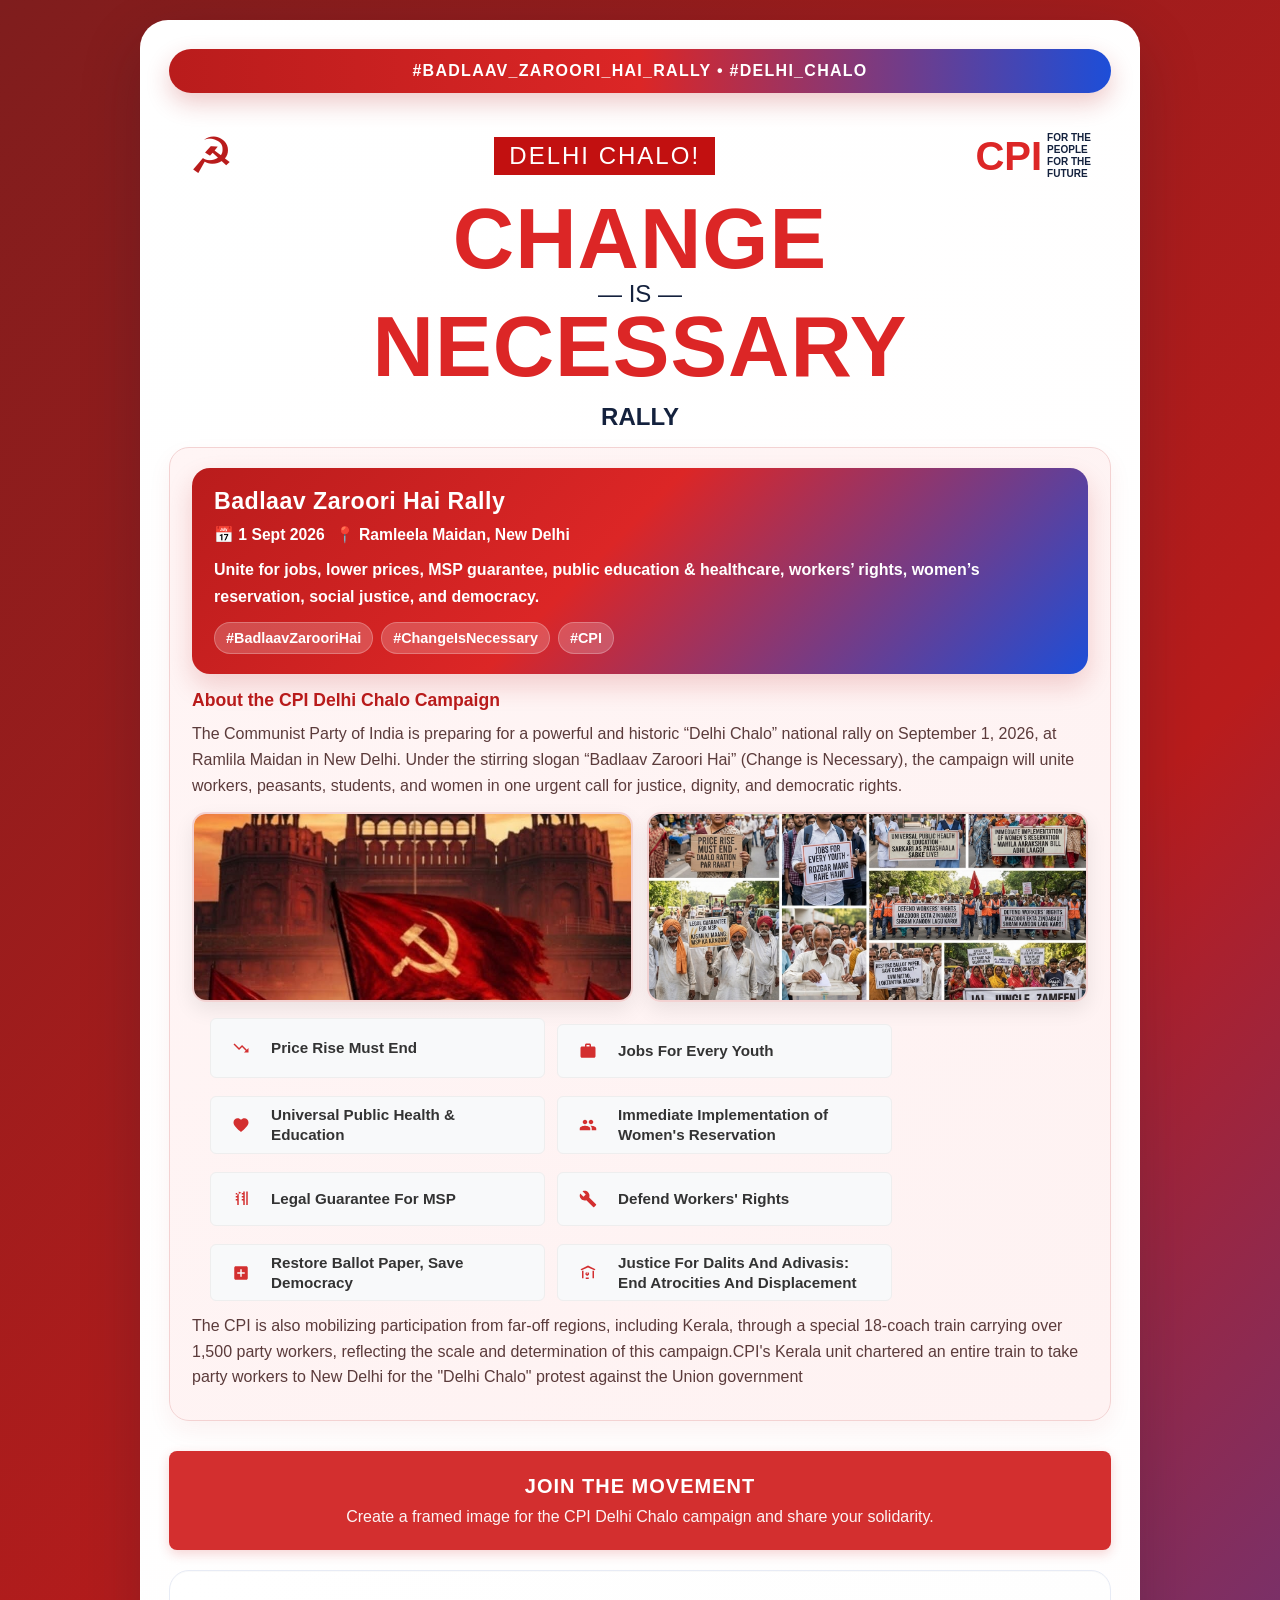
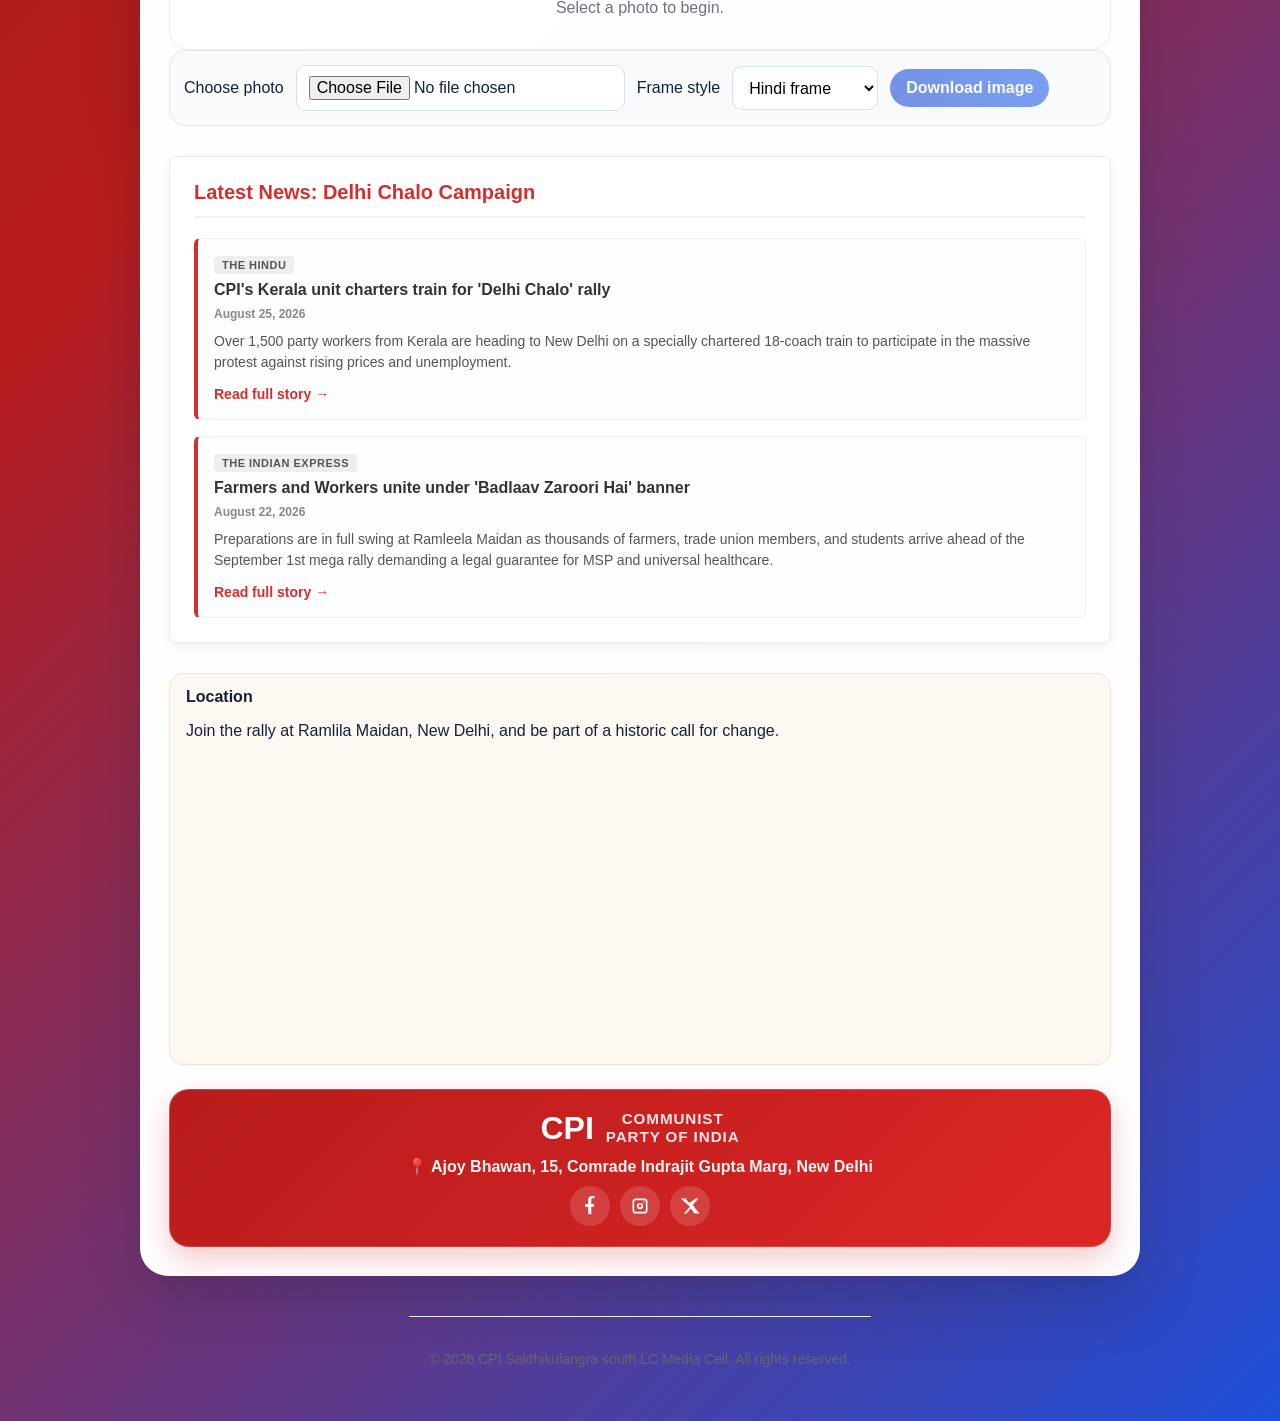
==== index.html @ 0df6b0fc "Add files via upload first commit with all base files" ====
<!DOCTYPE html>
<html lang="en">
<head>
    <meta charset="UTF-8">
    <meta name="viewport" content="width=device-width, initial-scale=1.0">
    <title>Delhi Chalo | CPI Campaign</title>
    <style>
        :root {
            color-scheme: light;
            font-family: "Segoe UI", Tahoma, Geneva, Verdana, sans-serif;
        }

        * { box-sizing: border-box; }

        body {
            margin: 0;
            min-height: 100vh;
            display: grid;
            place-items: center;
            background: linear-gradient(135deg, #7f1d1d 0%, #b91c1c 45%, #1d4ed8 100%);
            color: #14213d;
            padding: 20px;
        }

        .app {
            width: min(100%, 1000px);
            background: linear-gradient(135deg, #ffffff 0%, #fffdfd 100%);
            border-radius: 28px;
            box-shadow: 0 24px 60px rgba(15, 23, 42, 0.22);
            padding: 28px;
            border: 1px solid rgba(255, 255, 255, 0.75);
        }

        .banner {
            margin-bottom: 18px;
            padding: 13px 16px;
            border-radius: 999px;
            background: linear-gradient(90deg, #b91c1c 0%, #dc2626 50%, #1d4ed8 100%);
            color: white;
            text-align: center;
            font-weight: 700;
            letter-spacing: 0.08em;
            text-transform: uppercase;
            box-shadow: 0 10px 24px rgba(185, 28, 28, 0.24);
        }

        h1 {
            margin: 0 0 8px;
            font-size: clamp(2rem, 3.4vw, 2.7rem);
            color: #111827;
        }

        .subtitle {
            margin: 0 0 20px;
            color: #5f6c85;
            font-size: 1rem;
        }

        .controls {
            display: flex;
            flex-wrap: wrap;
            gap: 12px;
            align-items: center;
            margin-bottom: 24px;
            padding: 14px;
            border-radius: 16px;
            background: #f9fafb;
            border: 1px solid #e5e7eb;
        }

        .controls label,
        .controls select,
        .controls button,
        .controls input {
            font: inherit;
        }

        .controls select,
        .controls input {
            padding: 10px 12px;
            border: 1px solid #d8e0f0;
            border-radius: 10px;
            background: #ffffff;
            min-height: 44px;
        }

        .controls button {
            border: none;
            padding: 10px 16px;
            border-radius: 999px;
            background: linear-gradient(90deg, #1d4ed8 0%, #2563eb 100%);
            color: white;
            cursor: pointer;
            transition: transform 180ms ease, box-shadow 180ms ease;
            font-weight: 600;
        }

        .controls button:hover {
            transform: translateY(-1px);
            box-shadow: 0 8px 16px rgba(37, 99, 235, 0.2);
        }

        .controls button:disabled {
            opacity: 0.6;
            cursor: not-allowed;
            box-shadow: none;
            transform: none;
        }
        .header {
    display: flex;
    justify-content: space-between;
    align-items: center;
    padding: 20px;
  }
  .logo {
    font-size: 50px;
    line-height: 1;
    color: #b91c1c;
  }
  .delhi-chalo {
    background-color: #c21010;
    color: white;
    padding: 5px 15px;
    font-size: 24px;
    letter-spacing: 2px;
  }
  .cpi-header {
    display: flex;
    align-items: center;
    gap: 5px;
  }
  .cpi-header h2 {
    font-size: 40px;
    margin: 0;
    line-height: 1;
    color: #dc2626;
    animation: cpiPulse 2.5s ease-in-out infinite;
  }
  .cpi-header p {
    font-family: Arial, sans-serif;
    font-size: 10px;
    font-weight: bold;
    margin: 0;
    line-height: 1.2;
    text-align: left;
  }
  .main-title {
    text-align: center;
    line-height: 0.9;
    margin-bottom: 20px;
    cursor: pointer;
    transition: transform 300ms ease;
  }

  .main-title:hover {
    transform: scale(1.08);
  }

  .main-title h1 {
    font-size: 85px;
    margin: 0;
    letter-spacing: 1px;
    color: #dc2626;
    font-weight: 900;
  }
  .is-text {
    font-size: 24px;
    display: block;
    margin: 5px 0;
  }

        .preview-card {
            border: 1px solid #e7ebf5;
            border-radius: 20px;
            padding: 16px;
            background: linear-gradient(135deg, #ffffff 0%, #fefefe 100%);
            box-shadow: inset 0 1px 0 rgba(0,0,0,0.02);
        }

        #canvas {
            display: none;
            width: 100%;
            max-width: 720px;
            height: auto;
            margin: 0 auto;
            border-radius: 14px;
            background: #fff;
        }

        .helper-text {
            margin-top: 12px;
            color: #6b7280;
            text-align: center;
        }

        .campaign-card {
            margin: 20px 0 24px;
            padding: 20px 22px;
            border-radius: 20px;
            background: linear-gradient(135deg, #fff5f5 0%, #fef2f2 100%);
            border: 1px solid #f3d2d2;
            box-shadow: 0 10px 25px rgba(185, 28, 28, 0.06);
        }

        .campaign-card h2 {
            margin: 0 0 10px;
            font-size: 1.1rem;
            color: #b91c1c;
        }

        .campaign-card p {
            margin: 0 0 10px;
            color: #5b3b3b;
            line-height: 1.6;
        }

        .campaign-card ul {
            margin: 0;
            padding-left: 18px;
            color: #5b3b3b;
        }

        .campaign-card li + li {
            margin-top: 6px;
        }

        .details-grid {
            display: grid;
            grid-template-columns: repeat(2, minmax(0, 1fr));
            gap: 14px;
            margin-top: 12px;
        }

        .rally-header {
            margin: 0 0 16px;
            padding: 20px 22px;
            border-radius: 18px;
            background: linear-gradient(135deg, #b91c1c 0%, #dc2626 45%, #1d4ed8 100%);
            color: #ffffff;
            box-shadow: 0 12px 26px rgba(185, 28, 28, 0.18);
            position: relative;
            overflow: hidden;
            animation: rallyPulse 3s ease-in-out infinite;
        }

        .rally-header::before {
            content: "";
            position: absolute;
            inset: 0;
            background: linear-gradient(90deg, transparent, rgba(255,255,255,0.22), transparent);
            transform: translateX(-100%);
            animation: rallyShine 2.6s linear infinite;
        }

        .rally-header h2 {
            margin: 0 0 10px;
            font-size: 1.45rem;
            letter-spacing: 0.02em;
            font-weight: 800;
            color: #ffffff;
        }

        .rally-header p {
            margin: 10px 0 0;
            color: #ffffff;
            line-height: 1.7;
            font-size: 1rem;
            font-weight: 700;
        }

        .rally-meta {
            display: flex;
            flex-wrap: wrap;
            gap: 10px;
            margin: 10px 0 12px;
            font-weight: 800;
            font-size: 0.98rem;
            color: #ffffff;
        }

        .rally-tags {
            margin-top: 12px;
            display: flex;
            flex-wrap: wrap;
            gap: 8px;
        }

        .rally-tags span {
            background: rgba(255,255,255,0.2);
            padding: 7px 11px;
            border-radius: 999px;
            font-size: 0.9rem;
            font-weight: 700;
            border: 1px solid rgba(255,255,255,0.24);
            color: #ffffff;
        }

        .campaign-image-row {
            display: grid;
            grid-template-columns: repeat(2, minmax(0, 1fr));
            gap: 14px;
            margin: 14px 0 16px;
        }

        .campaign-image-row img {
            width: 100%;
            height: 190px;
            object-fit: cover;
            border-radius: 14px;
            border: 2px solid #f3d2d2;
            box-shadow: 0 8px 20px rgba(0, 0, 0, 0.08);
        }

        .details-card {
            padding: 14px 16px;
            border-radius: 14px;
            background: #fff8f2;
            border: 1px solid #f4e1d0;
        }

        .right-col {
            display: block;
        }

        .demands-section {
            margin-top: 6px;
        }

        .demands {
            list-style: none;
            margin: 0;
            padding: 0;
            display: grid;
            gap: 10px;
        }

        .demand-item {
            display: flex;
            align-items: flex-start;
            gap: 12px;
            background: rgba(217, 70, 70, 0.04);
            padding: 10px 12px;
            border-radius: 10px;
            border: 1px solid rgba(217,70,70,0.08);
        }

        .demand-icon {
            width: 36px;
            height: 36px;
            flex: 0 0 36px;
            display: inline-flex;
            align-items: center;
            justify-content: center;
            color: #b91c1c;
        }

        .demand-text {
            color: #3b2b2b;
            font-weight: 700;
            line-height: 1.2;
            font-size: 0.95rem;
        }

        .location-card {
            margin-top: 14px;
            padding: 14px 16px;
            border-radius: 14px;
            background: #fff8f2;
            border: 1px solid #f4e1d0;
        }

        .location-card iframe {
            width: 100%;
            height: 280px;
            border: 0;
            border-radius: 10px;
            margin-top: 10px;
        }

        .details-card strong {
            display: block;
            margin-bottom: 6px;
            color: #991b1b;
        }

        .footer {
            margin-top: 24px;
            padding: 20px 22px;
            border-radius: 20px;
            background: linear-gradient(135deg, #b91c1c 0%, #dc2626 100%);
            color: #ffffff;
            box-shadow: 0 12px 28px rgba(185, 28, 28, 0.22);
            border: 1px solid rgba(255, 255, 255, 0.16);
            text-align: center;
        }

        .footer-brand {
            display: flex;
            align-items: center;
            justify-content: center;
            gap: 12px;
            margin-bottom: 10px;
        }

        .footer-brand h1 {
            margin: 0;
            font-size: 2rem;
            color: #ffffff;
        }

        .footer-brand h2 {
            margin: 0;
            font-size: 0.95rem;
            line-height: 1.2;
            color: #ffe4e6;
            text-transform: uppercase;
            letter-spacing: 0.06em;
        }

        .address {
            margin-bottom: 10px;
            color: #fff5f5;
            font-weight: 700;
        }

        .socials {
            display: flex;
            flex-wrap: wrap;
            justify-content: center;
            gap: 10px;
            color: #fef2f2;
            font-size: 0.95rem;
        }

        .socials a {
            display: inline-flex;
            align-items: center;
            justify-content: center;
            width: 40px;
            height: 40px;
            border-radius: 50%;
            background: rgba(255,255,255,0.14);
            color: #ffffff;
            transition: transform 180ms ease, background 180ms ease;
            text-decoration: none;
        }

        .socials a:hover {
            transform: translateY(-2px);
            background: rgba(255,255,255,0.24);
        }

        .socials svg {
            width: 20px;
            height: 20px;
            fill: currentColor;
        }

        @keyframes rallyPulse {
            0%, 100% { transform: translateY(0); }
            50% { transform: translateY(-2px); }
        }

        @keyframes rallyShine {
            0% { transform: translateX(-100%); }
            100% { transform: translateX(100%); }
        }

        @keyframes cpiPulse {
    0%, 100% { opacity: 1; transform: scale(1); }
    50% { opacity: 0.8; transform: scale(1.05); }
  }

  @media (max-width: 640px) {
            .app { padding: 20px; }
            .controls { flex-direction: column; align-items: stretch; }
            .campaign-image-row,
            .details-grid {
                grid-template-columns: 1fr;
            }
        }
    </style>
</head>
<body>
    <main class="app">
        <title>Change is Necessary Rally</title>
        <div class="banner">#Badlaav_Zaroori_Hai_Rally • #Delhi_Chalo</div>
        

<div class="poster-container">
  <div class="header">
    <div class="logo">☭</div>
    <div class="delhi-chalo">DELHI CHALO!</div>
    <div class="cpi-header">
      <h2>CPI</h2>
      <p>FOR THE<br>PEOPLE<br>FOR THE<br>FUTURE</p>
    </div>
  </div>

  <div class="main-title">
    <h1>CHANGE</h1>
    <span class="is-text">— IS —</span>
    <h1>NECESSARY</h1>
    <h2 class="rally-text">RALLY</h2>
  </div>

 <section class="campaign-card">
            <div class="rally-header">
                <h2>Badlaav Zaroori Hai Rally</h2>
                <div class="rally-meta">
                    <span>📅 1 Sept 2026</span>
                    <span>📍 Ramleela Maidan, New Delhi</span>
                </div>
                <p>Unite for jobs, lower prices, MSP guarantee, public education & healthcare, workers’ rights, women’s reservation, social justice, and democracy.</p>
                <div class="rally-tags">
                    <span>#BadlaavZarooriHai</span>
                    <span>#ChangeIsNecessary</span>
                    <span>#CPI</span>
                </div>
            </div>



<style>
    /* Container for the images */
    .campaign-images {
        display: flex;
        gap: 20px; /* Space between the two images */
        margin: 20px 0; /* Space above and below */
        max-width: 100%; /* Ensures it fits within your page layout */
    }

    /* Styling for the individual images */
    .campaign-images img {
        flex: 1; /* Makes both images take up equal space (50% each) */
        width: 100%;
        height: 550px; /* Set a fixed height so they perfectly match */
        object-fit: cover; /* IMPORTANT: This crops the images slightly if needed so they don't stretch or squish */
        border-radius: 12px; /* Adds nice rounded corners */
        box-shadow: 0 4px 8px rgba(0, 0, 0, 0.1); /* Optional: adds a subtle shadow */
    }

    /* Responsive design: Stack them on top of each other on mobile screens */
    @media (max-width: 768px) {
        .campaign-images {
            flex-direction: column;
        }
        .campaign-images img {
            height: auto; /* Let the height adjust naturally on mobile */
            aspect-ratio: 16 / 9; /* Keeps a nice rectangular shape */
        }
    }
</style>

            <h2>About the CPI Delhi Chalo Campaign</h2>
            <p>The Communist Party of India is preparing for a powerful and historic “Delhi Chalo” national rally on September 1, 2026, at Ramlila Maidan in New Delhi. Under the stirring slogan “Badlaav Zaroori Hai” (Change is Necessary), the campaign will unite workers, peasants, students, and women in one urgent call for justice, dignity, and democratic rights.</p>
            <div class="campaign-image-row">
                <img src="images/poster2.jpg" alt="People gathering for a political rally">
                
                <img src="images/image_a8380978.png" alt="Crowd at a political rally with banners">
            </div>
            <div class="demands-section">
<style>
    /* Container updated to use a 2-column grid */
    .demands {
        list-style-type: none;
        padding: 0;
        margin: 0;
        max-width: 700px; /* Increased width to accommodate two items side-by-side */
        font-family: Arial, sans-serif;
        display: grid;
        grid-template-columns: repeat(2, 1fr); /* Creates two columns */
        gap: 12px; /* Spacing between rows and columns */
    }

    .demand-item {
        display: flex;
        align-items: center;
        gap: 12px;
        padding: 8px 12px;
        background-color: #f8f9fa;
        border: 1px solid #eee;
        border-radius: 6px;
        font-size: 14px;
        transition: all 0.3s ease;
        cursor: pointer;
    }

    /* Animation: Lift up and add shadow on hover */
    .demand-item:hover {
        transform: translateY(-3px);
        box-shadow: 0 4px 10px rgba(0, 0, 0, 0.1);
        border-color: #fcc;
    }

    /* Ensures the icon container stays aligned and doesn't squish */
    .demand-icon {
        display: flex;
        align-items: center;
        justify-content: center;
        flex-shrink: 0; 
    }

    /* Red icons */
    .demand-icon svg {
        width: 18px; 
        height: 18px;
        fill: #d32f2f; 
        transition: transform 0.3s ease;
    }

    /* Animation: Icon pops slightly when hovering */
    .demand-item:hover .demand-icon svg {
        transform: scale(1.25);
    }

    .demand-text {
        color: #333;
        line-height: 1.3;
    }
</style>

<ul class="demands">
    <li class="demand-item">
        <span class="demand-icon" aria-hidden="true">
          <svg viewBox="0 0 24 24"><path d="M16 18l2.29-2.29-4.88-4.88-4 4L2 7.41 3.41 6l6 6 4-4 6.3 6.29L22 12v6z"/></svg>
        </span>
        <span class="demand-text">Price Rise Must End</span>
    </li>

    <li class="demand-item">
        <span class="demand-icon" aria-hidden="true">
          <svg viewBox="0 0 24 24"><path d="M20 6h-4V4c0-1.11-.89-2-2-2h-4c-1.11 0-2 .89-2 2v2H4c-1.11 0-1.99.89-1.99 2L2 19c0 1.11.89 2 2 2h16c1.11 0 2-.89 2-2V8c0-1.11-.89-2-2-2zm-6 0h-4V4h4v2z"/></svg>
        </span>
        <span class="demand-text">Jobs For Every Youth</span>
    </li>

    <li class="demand-item">
        <span class="demand-icon" aria-hidden="true">
          <svg viewBox="0 0 24 24"><path d="M12 21.35l-1.45-1.32C5.4 15.36 2 12.28 2 8.5 2 5.42 4.42 3 7.5 3c1.74 0 3.41.81 4.5 2.09C13.09 3.81 14.76 3 16.5 3 19.58 3 22 5.42 22 8.5c0 3.78-3.4 6.86-8.55 11.54L12 21.35z"/></svg>
        </span>
        <span class="demand-text">Universal Public Health &amp; Education</span>
    </li>

    <li class="demand-item">
        <span class="demand-icon" aria-hidden="true">
          <svg viewBox="0 0 24 24"><path d="M16 11c1.66 0 2.99-1.34 2.99-3S17.66 5 16 5c-1.66 0-3 1.34-3 3s1.34 3 3 3zm-8 0c1.66 0 2.99-1.34 2.99-3S9.66 5 8 5C6.34 5 5 6.34 5 8s1.34 3 3 3zm0 2c-2.33 0-7 1.17-7 3.5V19h14v-2.5c0-2.33-4.67-3.5-7-3.5zm8 0c-.29 0-.62.02-.97.05 1.16.84 1.97 1.97 1.97 3.45V19h6v-2.5c0-2.33-4.67-3.5-7-3.5z"/></svg>
        </span>
        <span class="demand-text">Immediate Implementation of Women's Reservation</span>
    </li>

    <li class="demand-item">
        <span class="demand-icon" aria-hidden="true">
          <svg viewBox="0 0 24 24"><path d="M17 5.92L9 2v18H7v-6H5v-2h2v-2H5V8h2V6H5V4h2v1.92L17 2v18h-2v-6h-2v-2h2v-2h-2V8h2V6h-2V4h2v1.92zM21 2v18h-2V2h2zm-4 0v18h-2V2h2z"/></svg>
        </span>
        <span class="demand-text">Legal Guarantee For MSP</span>
    </li>

    <li class="demand-item">
        <span class="demand-icon" aria-hidden="true">
          <svg viewBox="0 0 24 24"><path d="M22.7 19l-9.1-9.1c.9-2.3.4-5-1.5-6.9-2-2-5-2.4-7.4-1.3L9 6 6 9 1.6 4.7C.4 7.1.9 10.1 2.9 12.1c1.9 1.9 4.6 2.4 6.9 1.5l9.1 9.1c.4.4 1 .4 1.4 0l2.3-2.3c.5-.4.5-1.1.1-1.4z"/></svg>
        </span>
        <span class="demand-text">Defend Workers' Rights</span>
    </li>

    <li class="demand-item">
        <span class="demand-icon" aria-hidden="true">
          <svg viewBox="0 0 24 24"><path d="M19 3H5c-1.1 0-2 .9-2 2v14c0 1.1.9 2 2 2h14c1.1 0 2-.9 2-2V5c0-1.1-.9-2-2-2zm-2 10h-4v4h-2v-4H7v-2h4V7h2v4h4v2z"/></svg>
        </span>
        <span class="demand-text">Restore Ballot Paper, Save Democracy</span>
    </li>

    <li class="demand-item">
        <span class="demand-icon" aria-hidden="true">
          <svg viewBox="0 0 24 24"><path d="M12 2L2 7l1.43 1.25L12 4.5l8.57 3.75L22 7l-10-5zM4 9h2v10H4V9zm14 0h2v10h-2V9zm-7 1.5c-1.38 0-2.5 1.12-2.5 2.5s1.12 2.5 2.5 2.5 2.5-1.12 2.5-2.5-1.12-2.5-2.5-2.5zm0 2.5c-.55 0-1-.45-1-1s.45-1 1-1 1 .45 1 1-.45 1-1 1zm-2 5v2h4v-2H9z"/></svg>
        </span>
        <span class="demand-text">Justice For Dalits And Adivasis: End Atrocities And Displacement</span>
    </li>
</ul>            </div>
            <p style="margin-top: 12px;">The CPI is also mobilizing participation from far-off regions, including Kerala, through a special 18-coach train carrying over 1,500 party workers, reflecting the scale and determination of this campaign.CPI's Kerala unit chartered an entire train to take party workers to New Delhi for the "Delhi Chalo" protest against the Union government</p>

        </section>

<style>
    .cta-section {
        background-color: #d32f2f; /* Campaign Red */
        color: white;
        text-align: center;
        padding: 24px 20px;
        margin: 30px 0 20px 0; /* Adds space around the section */
        border-radius: 8px;
        box-shadow: 0 4px 12px rgba(211, 47, 47, 0.2);
        font-family: Arial, sans-serif;
    }

    .cta-heading {
        font-size: 20px;
        font-weight: bold;
        margin: 0 0 10px 0;
        letter-spacing: 1px;
    }

    .cta-text {
        font-size: 16px;
        margin: 0;
        opacity: 0.95;
    }
</style>

<div class="cta-section">
    <h3 class="cta-heading">JOIN THE MOVEMENT</h3>
    <p class="cta-text">Create a framed image for the CPI Delhi Chalo campaign and share your solidarity.</p>
</div>

 <div class="preview-card">
            <canvas id="canvas"></canvas>
            <p class="helper-text" id="status">Select a photo to begin.</p>
        </div>
        <div class="controls">
            <label for="upload">Choose photo</label>
            <input type="file" id="upload" accept="image/*">

            <label for="frameSelect">Frame style</label>
            <select id="frameSelect">
                <option value="classic">Hindi frame</option>
                <option value="modern">Modern frame</option>
            </select>
<button id="download" type="button" disabled>Download image</button>
            
        </div>

       
        
<style>
    /* Main container for the news section */
    .news-section {
        background-color: #ffffff;
        border: 1px solid #eaeaea;
        border-radius: 8px;
        padding: 24px;
        margin: 30px 0; 
        box-shadow: 0 4px 12px rgba(0, 0, 0, 0.05);
        font-family: Arial, sans-serif;
    }

    /* Header styling */
    .news-header {
        color: #d32f2f; /* CPI Red */
        font-size: 20px;
        font-weight: bold;
        margin-top: 0;
        margin-bottom: 20px;
        padding-bottom: 12px;
        border-bottom: 2px solid #f0f0f0;
    }

    /* Container for the individual news cards */
    .news-list {
        display: flex;
        flex-direction: column;
        gap: 16px;
    }

    /* Individual news card styling */
    .news-item {
        padding: 16px;
        background-color: #fdfdfd;
        border: 1px solid #f0f0f0;
        border-left: 4px solid #d32f2f; 
        border-radius: 6px;
        transition: transform 0.2s ease, box-shadow 0.2s ease;
    }

    .news-item:hover {
        transform: translateY(-2px);
        box-shadow: 0 4px 10px rgba(0, 0, 0, 0.08);
        background-color: #ffffff;
    }

    /* NEW: Styling for the Newspaper/Source Name */
    .news-source {
        font-size: 11px;
        text-transform: uppercase;
        font-weight: 800;
        color: #555;
        letter-spacing: 0.5px;
        margin-bottom: 6px;
        display: inline-block;
        background-color: #eeeeee;
        padding: 3px 8px;
        border-radius: 4px;
    }

    .news-title {
        font-size: 16px;
        font-weight: bold;
        color: #333;
        margin: 0 0 6px 0;
        line-height: 1.3;
    }

    .news-date {
        font-size: 12px;
        color: #888;
        margin-bottom: 10px;
        display: block;
        font-weight: bold;
    }

    .news-snippet {
        font-size: 14px;
        color: #555;
        margin: 0 0 12px 0;
        line-height: 1.5;
    }

    .news-link {
        font-size: 14px;
        color: #d32f2f; 
        text-decoration: none;
        font-weight: bold;
        display: inline-flex;
        align-items: center;
    }

    .news-link:hover {
        text-decoration: underline;
    }
</style>

<div class="news-section">
    <h3 class="news-header">Latest News: Delhi Chalo Campaign</h3>
    
    <div class="news-list">
        <!-- News Item 1 -->
        <div class="news-item">
            <!-- Newspaper Source Added Here -->
            <span class="news-source">The Hindu</span>
            <h4 class="news-title">CPI's Kerala unit charters train for 'Delhi Chalo' rally</h4>
            <span class="news-date">August 25, 2026</span>
            <p class="news-snippet">Over 1,500 party workers from Kerala are heading to New Delhi on a specially chartered 18-coach train to participate in the massive protest against rising prices and unemployment.</p>
            <!-- URL added to href attribute -->
            <a href="https://www.thehindu.com/news/national/kerala/" target="_blank" class="news-link">Read full story →</a>
        </div>
        
        <!-- News Item 2 -->
        <div class="news-item">
            <!-- Newspaper Source Added Here -->
            <span class="news-source">The Indian Express</span>
            <h4 class="news-title">Farmers and Workers unite under 'Badlaav Zaroori Hai' banner</h4>
            <span class="news-date">August 22, 2026</span>
            <p class="news-snippet">Preparations are in full swing at Ramleela Maidan as thousands of farmers, trade union members, and students arrive ahead of the September 1st mega rally demanding a legal guarantee for MSP and universal healthcare.</p>
            <!-- URL added to href attribute -->
            <a href="https://indianexpress.com/section/india/" target="_blank" class="news-link">Read full story →</a>
        </div>
    </div>
</div>

         <div class="location-card">
                <strong>Location</strong>
                <p>Join the rally at Ramlila Maidan, New Delhi, and be part of a historic call for change.</p>
                <iframe src="https://www.google.com/maps?q=Ramlila%20Maidan%20New%20Delhi&z=15&output=embed" loading="lazy" referrerpolicy="no-referrer-when-downgrade" title="Ramlila Maidan location"></iframe>
            </div>
        <footer class="footer">
            <div class="footer-brand">
                <h1>CPI</h1>
                <h2>Communist<br>Party of India</h2>
            </div>
            <div class="address">📍 Ajoy Bhawan, 15, Comrade Indrajit Gupta Marg, New Delhi</div>
            <div class="socials">
                <a href="https://www.facebook.com/communistpartyofindia" target="_blank" rel="noopener noreferrer" aria-label="Facebook">
                    <svg viewBox="0 0 24 24"><path d="M13.5 22v-9h3l.45-3.5H13.5V4.4c0-1.01.3-1.7 1.8-1.7h1.9V.1c-.33-.04-1.45-.14-2.75-.14-2.72 0-4.58 1.66-4.58 4.7V9.5H6v3.5h3.87V22h3.63Z"/></svg>
                </a>
                <a href="https://www.instagram.com/cpiofindia" target="_blank" rel="noopener noreferrer" aria-label="Instagram">
                    <svg viewBox="0 0 24 24"><path d="M7 3h10a4 4 0 0 1 4 4v10a4 4 0 0 1-4 4H7a4 4 0 0 1-4-4V7a4 4 0 0 1 4-4Zm0 2a2 2 0 0 0-2 2v10a2 2 0 0 0 2 2h10a2 2 0 0 0 2-2V7a2 2 0 0 0-2-2H7Zm5 3.25A3.75 3.75 0 1 1 8.25 12 3.75 3.75 0 0 1 12 8.25Zm0 2A1.75 1.75 0 1 0 13.75 12 1.75 1.75 0 0 0 12 10.25Zm4.5-3.75a.9.9 0 1 1-.9.9.9.9 0 0 1 .9-.9Z"/></svg>
                </a>
                <a href="https://x.com/CPI_National" target="_blank" rel="noopener noreferrer" aria-label="X">
                    <svg viewBox="0 0 24 24"><path d="M18.9 3H22l-6.7 7.7L23.2 21h-5.7l-4.5-5.9L7.8 21H4.7l7.2-8.2L1 3h5.8l4.1 5.4L18.9 3Z"/></svg>
                </a>
            </div>
        </footer>
    </main>

    <script src="script.js"></script>

    <style>
    .simple-footer {
        text-align: center;
        padding: 20px;
        font-family: Arial, sans-serif;
        font-size: 14px;
        color: #666;
        border-top: 1px solid #eee;
        margin-top: 40px;
    }
</style>

<footer class="simple-footer">
    <p>&copy; 2026 CPI Sakthikulangra south LC Media Cell. All rights reserved.</p>
</footer>
</body>
</html>
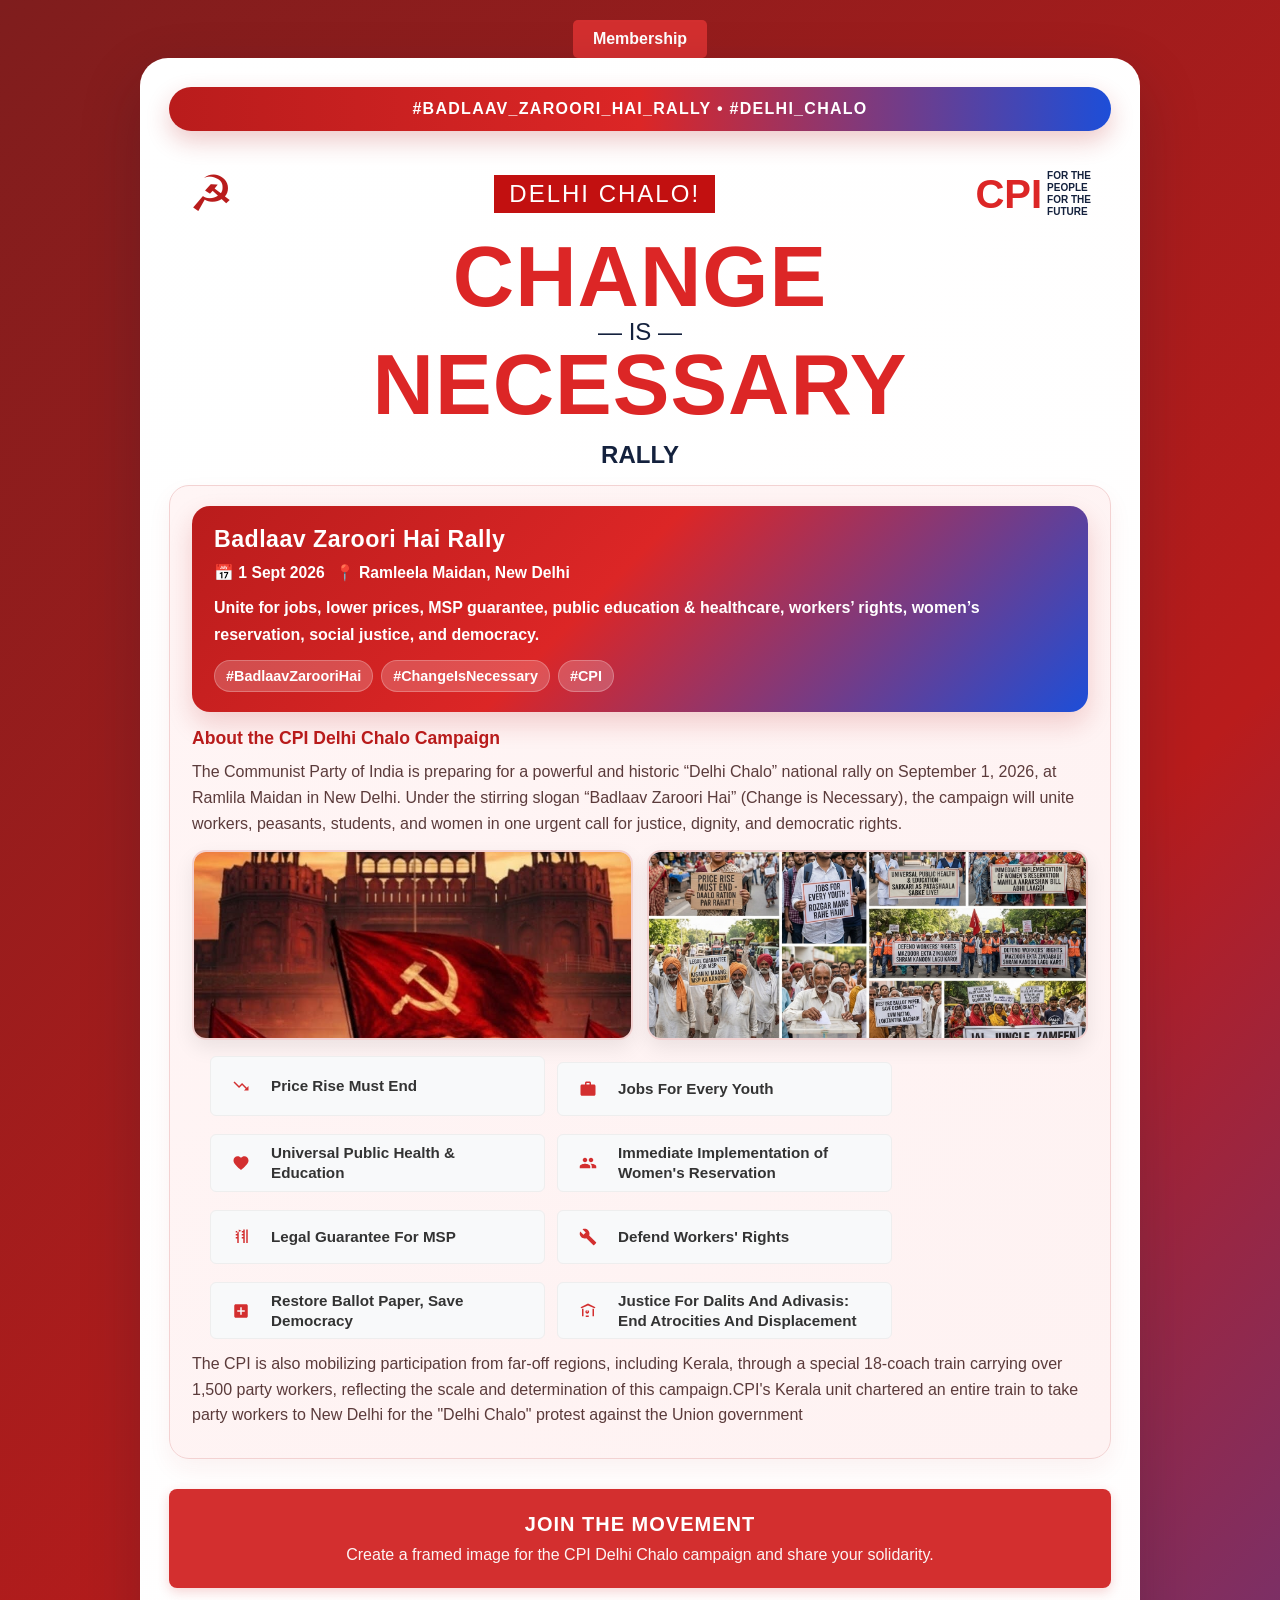
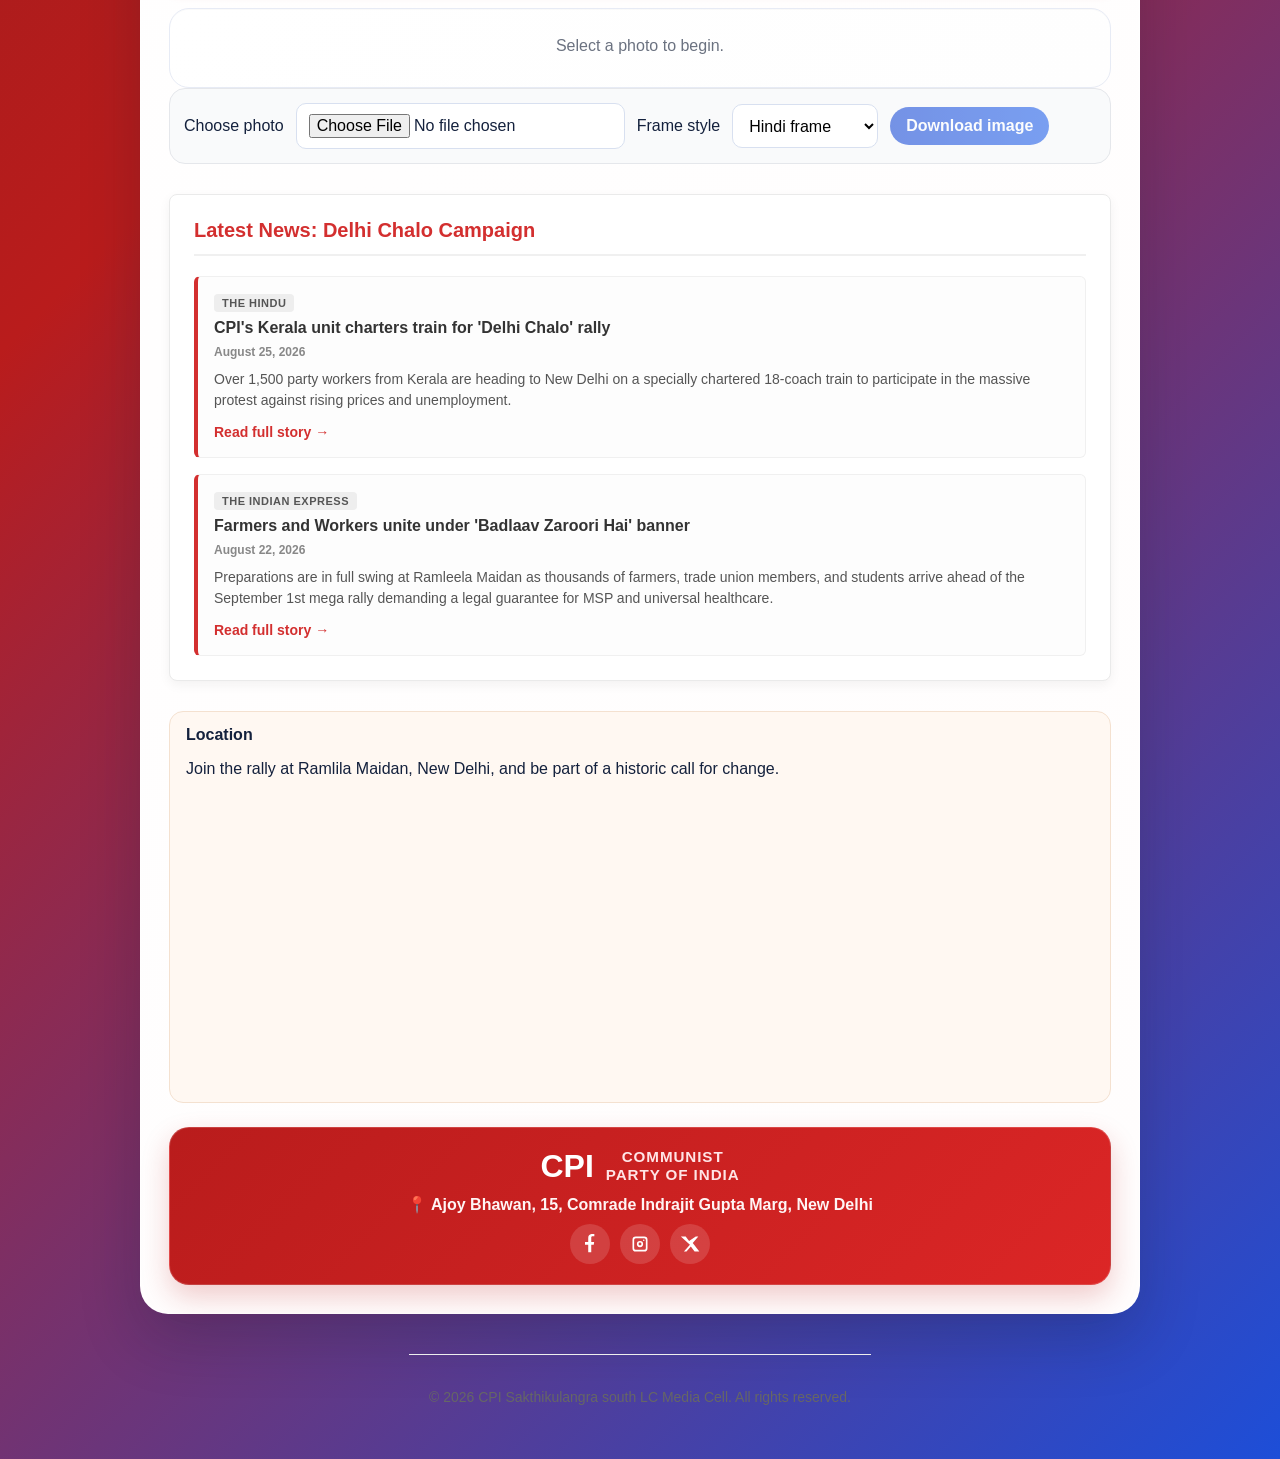
==== commit 5a5ab6e3: "Update index.html" ====
--- a/index.html
+++ b/index.html
@@ -479,9 +479,25 @@
                 grid-template-columns: 1fr;
             }
         }
+ .membership-btn {
+    display: inline-block;
+    padding: 10px 20px;
+    background-color: #d32f2f; /* CPI Red */
+    color: #ffffff;
+    text-decoration: none;
+    font-weight: bold;
+    border-radius: 5px;
+    transition: background-color 0.3s ease;
+}
+
+.membership-btn:hover {
+    background-color: #b71c1c; /* Darker red on hover */
+}
     </style>
 </head>
 <body>
+    <!-- Add this to your index.html file -->
+<a href="membership.html" class="membership-btn">Membership</a>
     <main class="app">
         <title>Change is Necessary Rally</title>
         <div class="banner">#Badlaav_Zaroori_Hai_Rally • #Delhi_Chalo</div>
@@ -899,4 +915,4 @@
     <p>&copy; 2026 CPI Sakthikulangra south LC Media Cell. All rights reserved.</p>
 </footer>
 </body>
-</html>+</html>
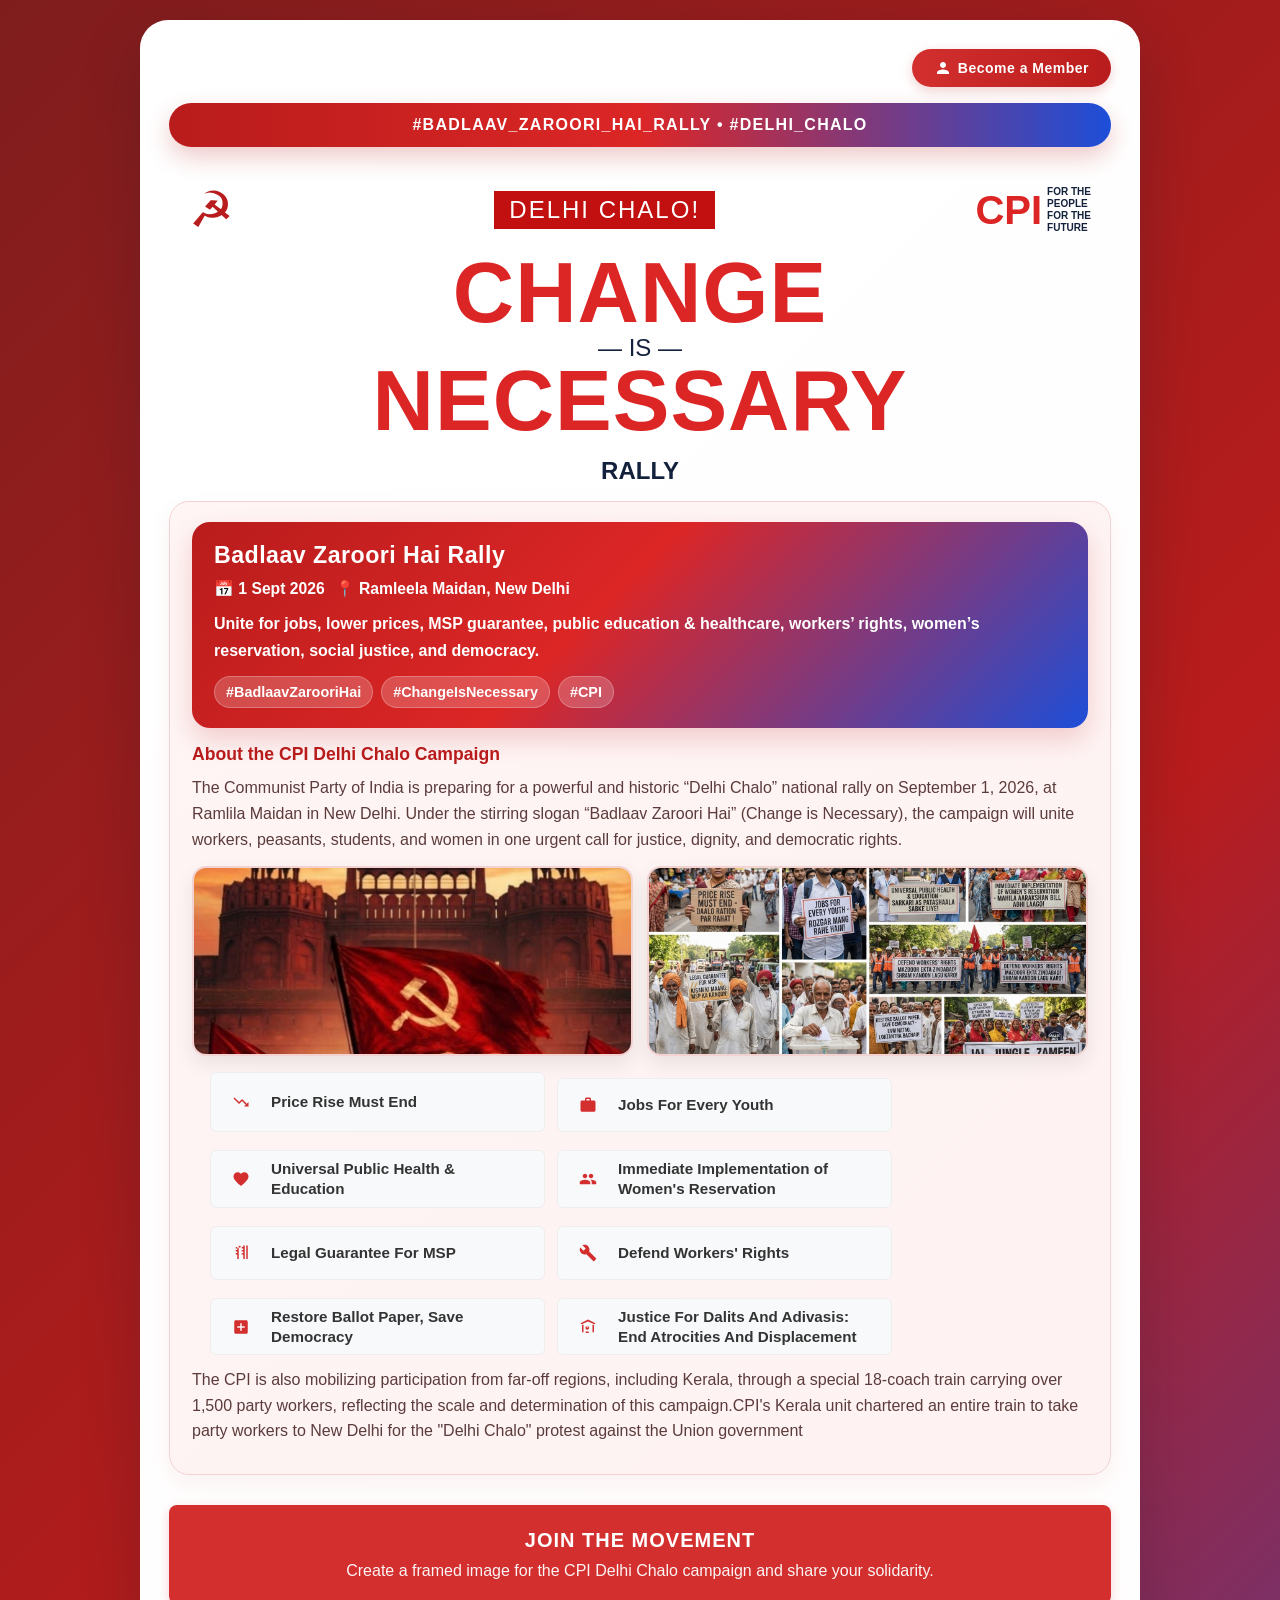
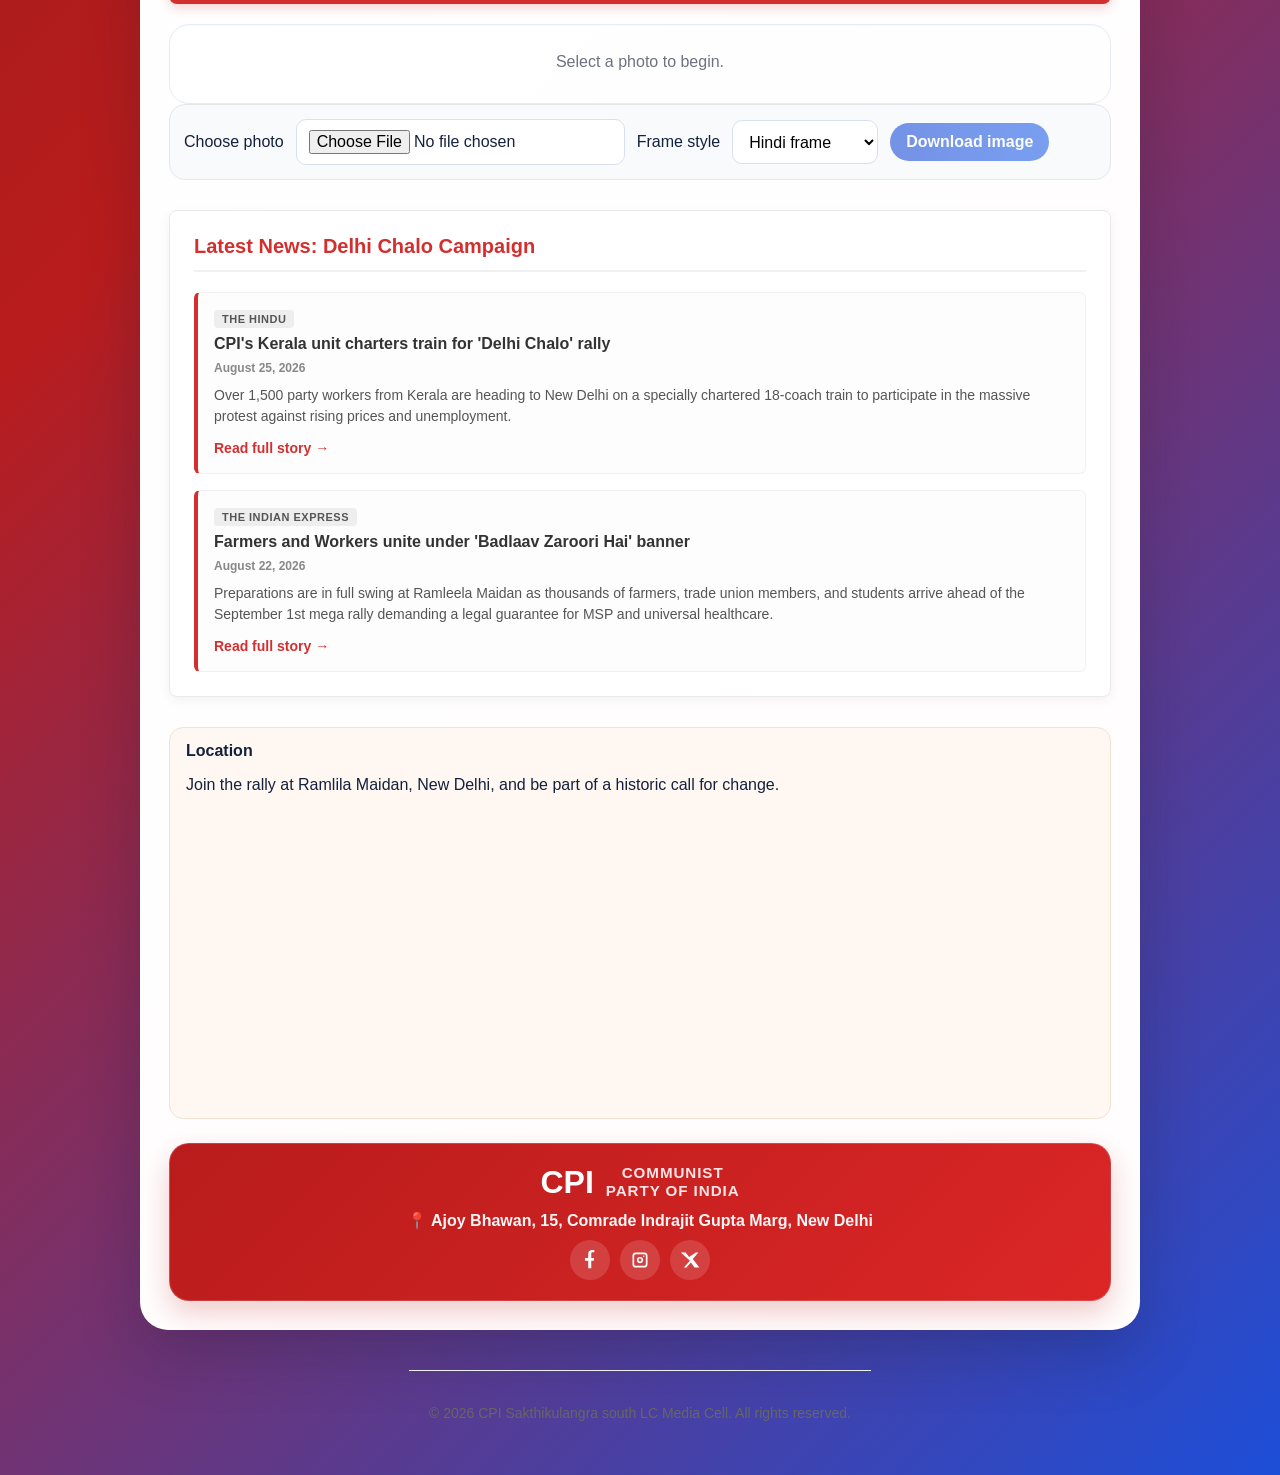
==== commit de770420: "Update index.html" ====
--- a/index.html
+++ b/index.html
@@ -479,30 +479,57 @@
                 grid-template-columns: 1fr;
             }
         }
- .membership-btn {
-    display: inline-block;
-    padding: 10px 20px;
-    background-color: #d32f2f; /* CPI Red */
+/* --- Membership Button Styling --- */
+.top-nav {
+    display: flex;
+    justify-content: flex-end; /* Aligns the button to the top right */
+    margin-bottom: 16px;
+}
+
+.membership-btn {
+    display: inline-flex;
+    align-items: center;
+    padding: 10px 22px;
+    background: linear-gradient(90deg, #d32f2f 0%, #b91c1c 100%);
     color: #ffffff;
     text-decoration: none;
-    font-weight: bold;
-    border-radius: 5px;
-    transition: background-color 0.3s ease;
+    font-weight: 700;
+    border-radius: 999px; /* Pill-shaped to match other buttons and banner */
+    box-shadow: 0 4px 12px rgba(185, 28, 28, 0.2);
+    transition: transform 180ms ease, box-shadow 180ms ease;
+    font-size: 14px;
+    letter-spacing: 0.5px;
 }
 
 .membership-btn:hover {
-    background-color: #b71c1c; /* Darker red on hover */
+    transform: translateY(-2px); /* Lifts up slightly on hover */
+    box-shadow: 0 8px 16px rgba(185, 28, 28, 0.3);
+}
+
+/* Center the button on mobile screens */
+@media (max-width: 640px) {
+    .top-nav {
+        justify-content: center;
+    }
 }
     </style>
 </head>
 <body>
-    <!-- Add this to your index.html file -->
-<a href="membership.html" class="membership-btn">Membership</a>
     <main class="app">
         <title>Change is Necessary Rally</title>
-        <div class="banner">#Badlaav_Zaroori_Hai_Rally • #Delhi_Chalo</div>
         
-
+        <!-- Top Navigation Area -->
+        <div class="top-nav">
+            <a href="membership.html" class="membership-btn">
+                <!-- Optional: Adds a small user icon next to the text -->
+                <svg viewBox="0 0 24 24" width="18" height="18" fill="currentColor" style="margin-right: 6px;"><path d="M12 12c2.21 0 4-1.79 4-4s-1.79-4-4-4-4 1.79-4 4 1.79 4 4 4zm0 2c-2.67 0-8 1.34-8 4v2h16v-2c0-2.66-5.33-4-8-4z"/></svg>
+                Become a Member
+            </a>
+        </div>
+
+        <div class="banner">#Badlaav_Zaroori_Hai_Rally • #Delhi_Chalo</div>        
+
+       
 <div class="poster-container">
   <div class="header">
     <div class="logo">☭</div>
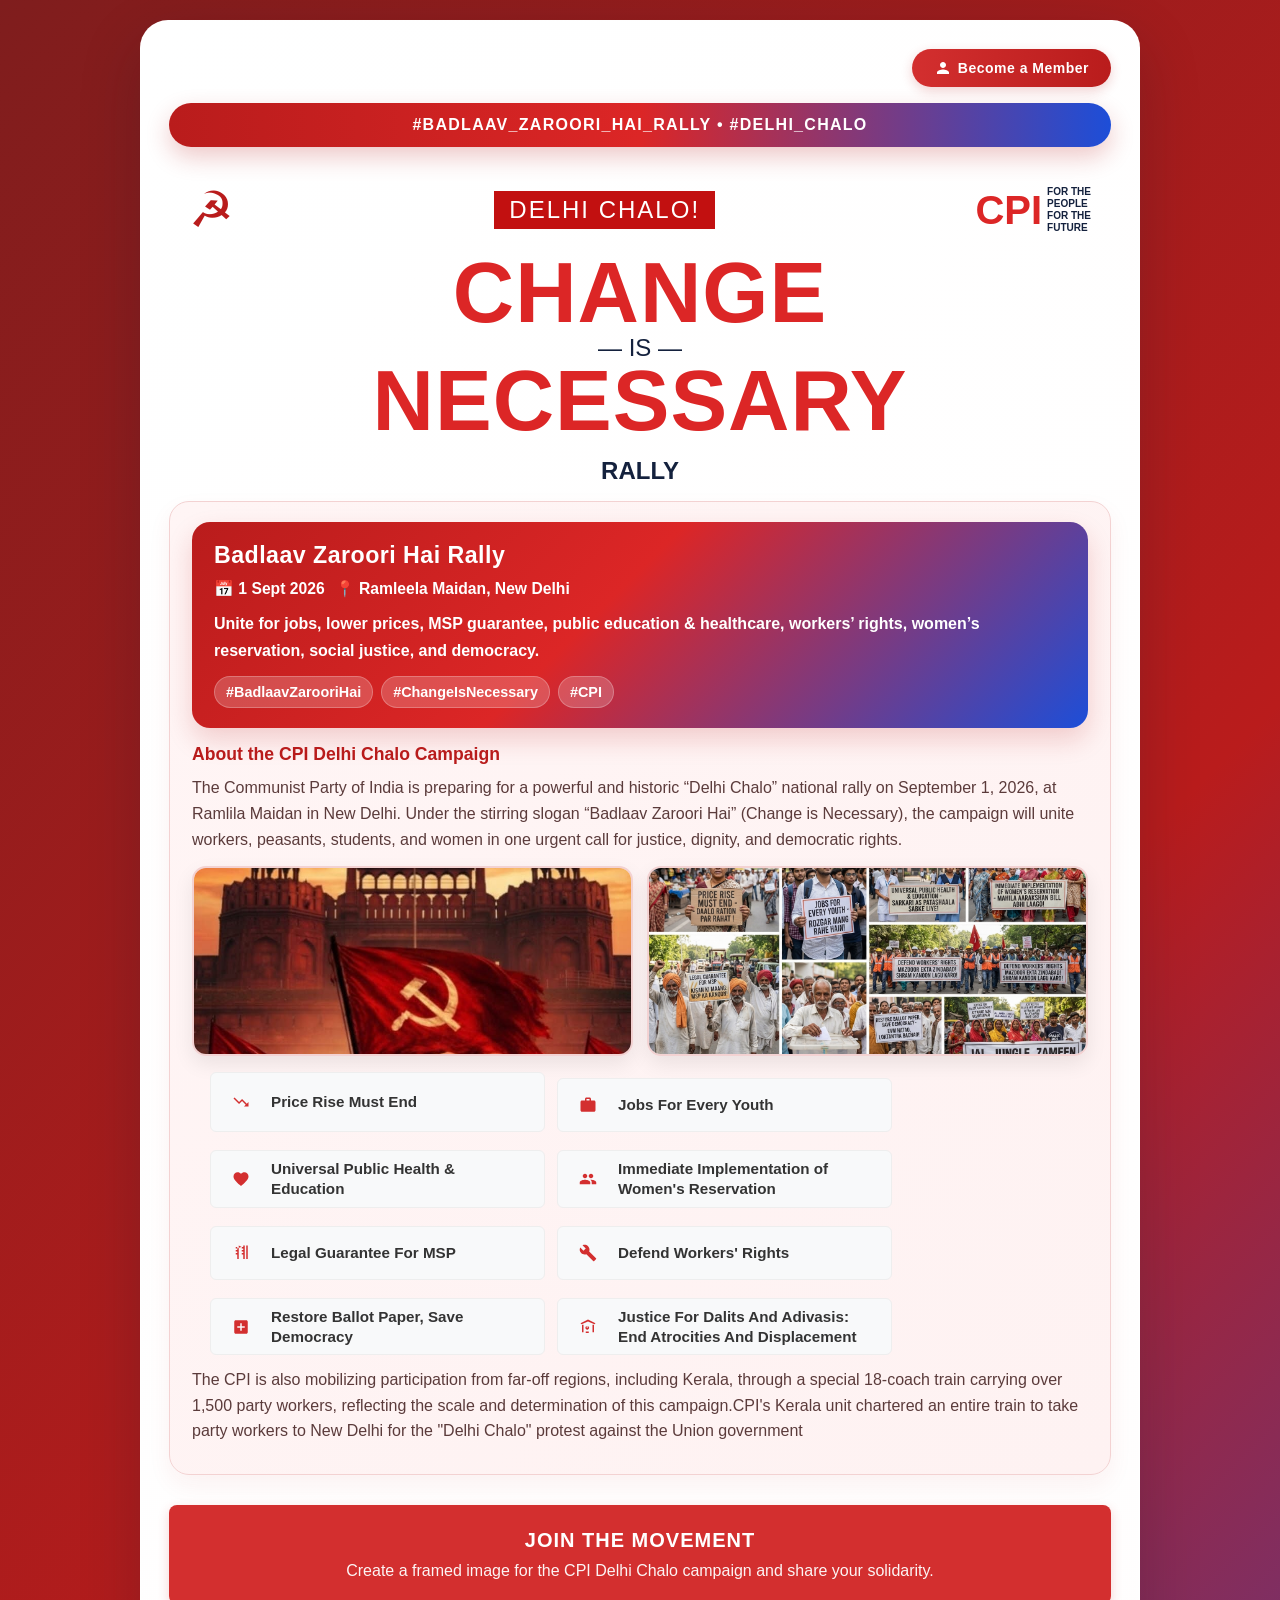
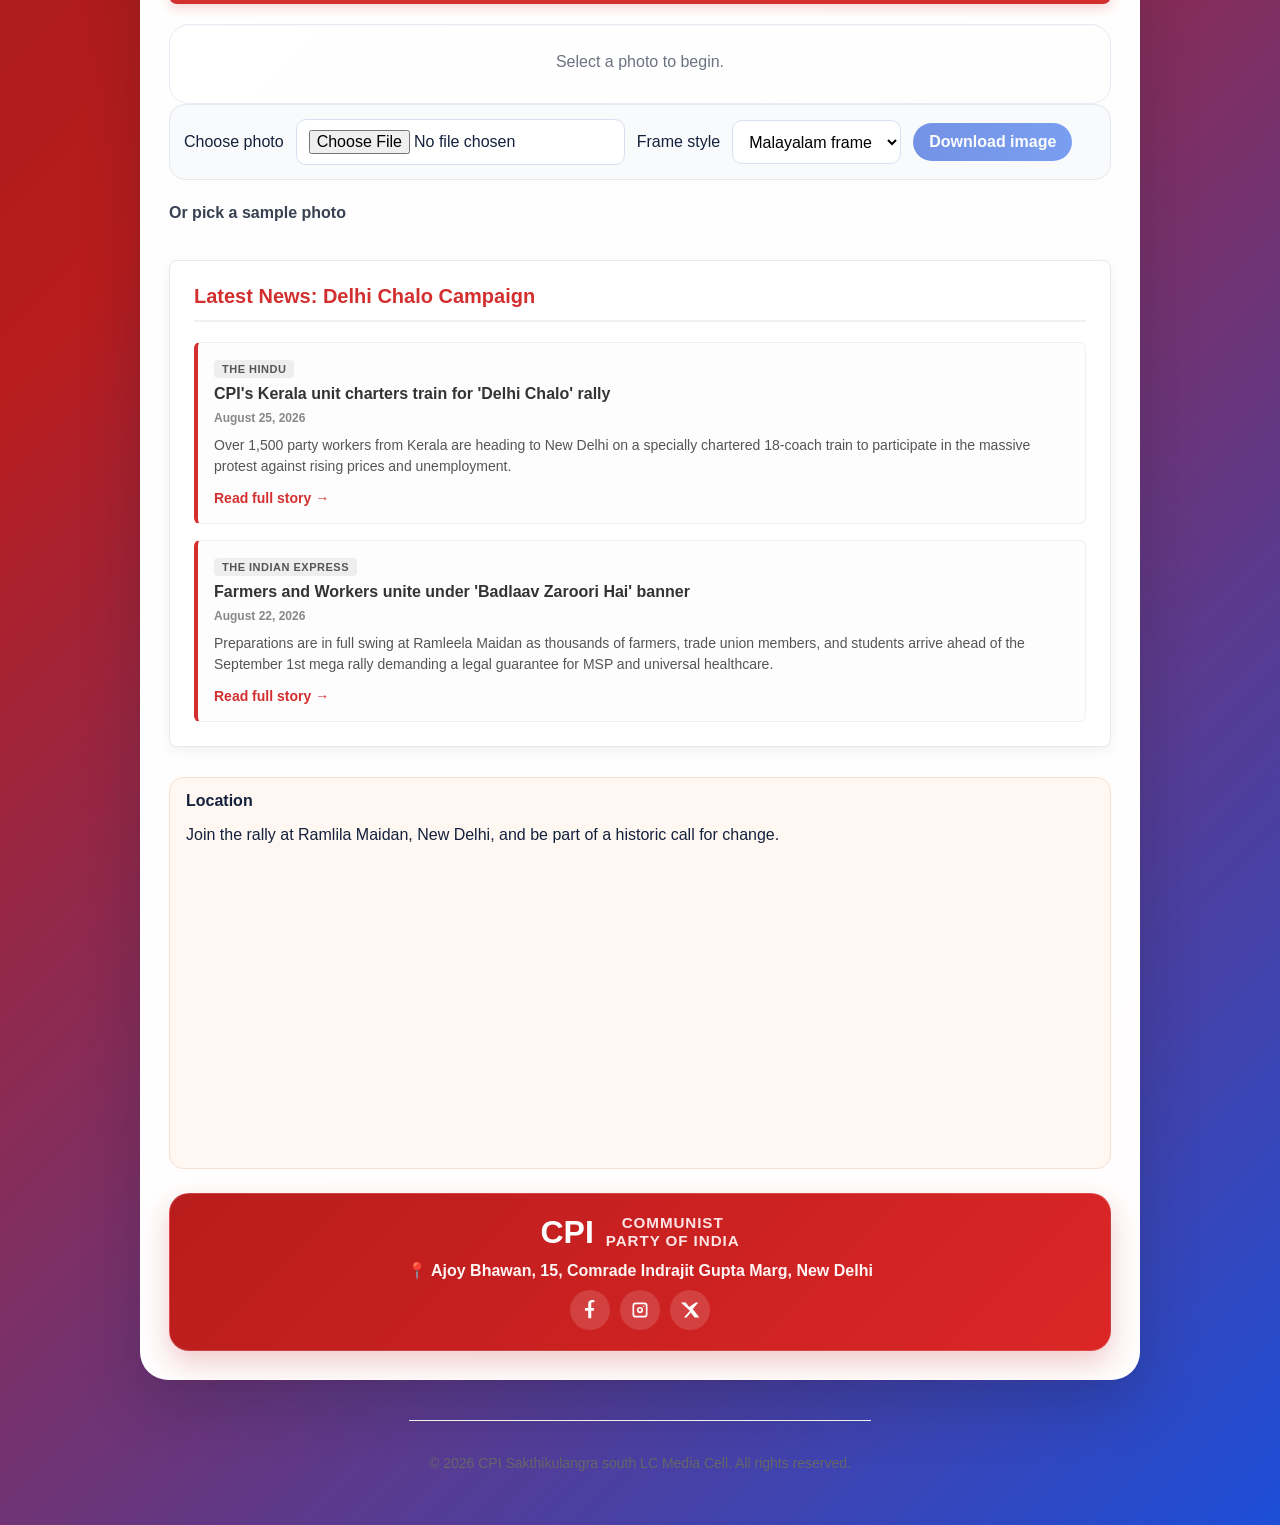
==== commit 42f5a262: "Update index.html" ====
--- a/index.html
+++ b/index.html
@@ -765,12 +765,18 @@
 
             <label for="frameSelect">Frame style</label>
             <select id="frameSelect">
-                <option value="classic">Hindi frame</option>
-                <option value="modern">Modern frame</option>
+                <option value="classic">Malayalam frame</option>
+                <option value="modern">English frame</option>
             </select>
 <button id="download" type="button" disabled>Download image</button>
             
         </div>
+
+            <!-- Sample images that change with frame style -->
+            <div style="margin-top:12px;">
+                <label style="display:block; margin-bottom:8px; font-weight:700; color:#374151;">Or pick a sample photo</label>
+                <div id="sampleList" class="sample-list" style="display:flex; gap:8px; flex-wrap:wrap;"></div>
+            </div>
 
        
         
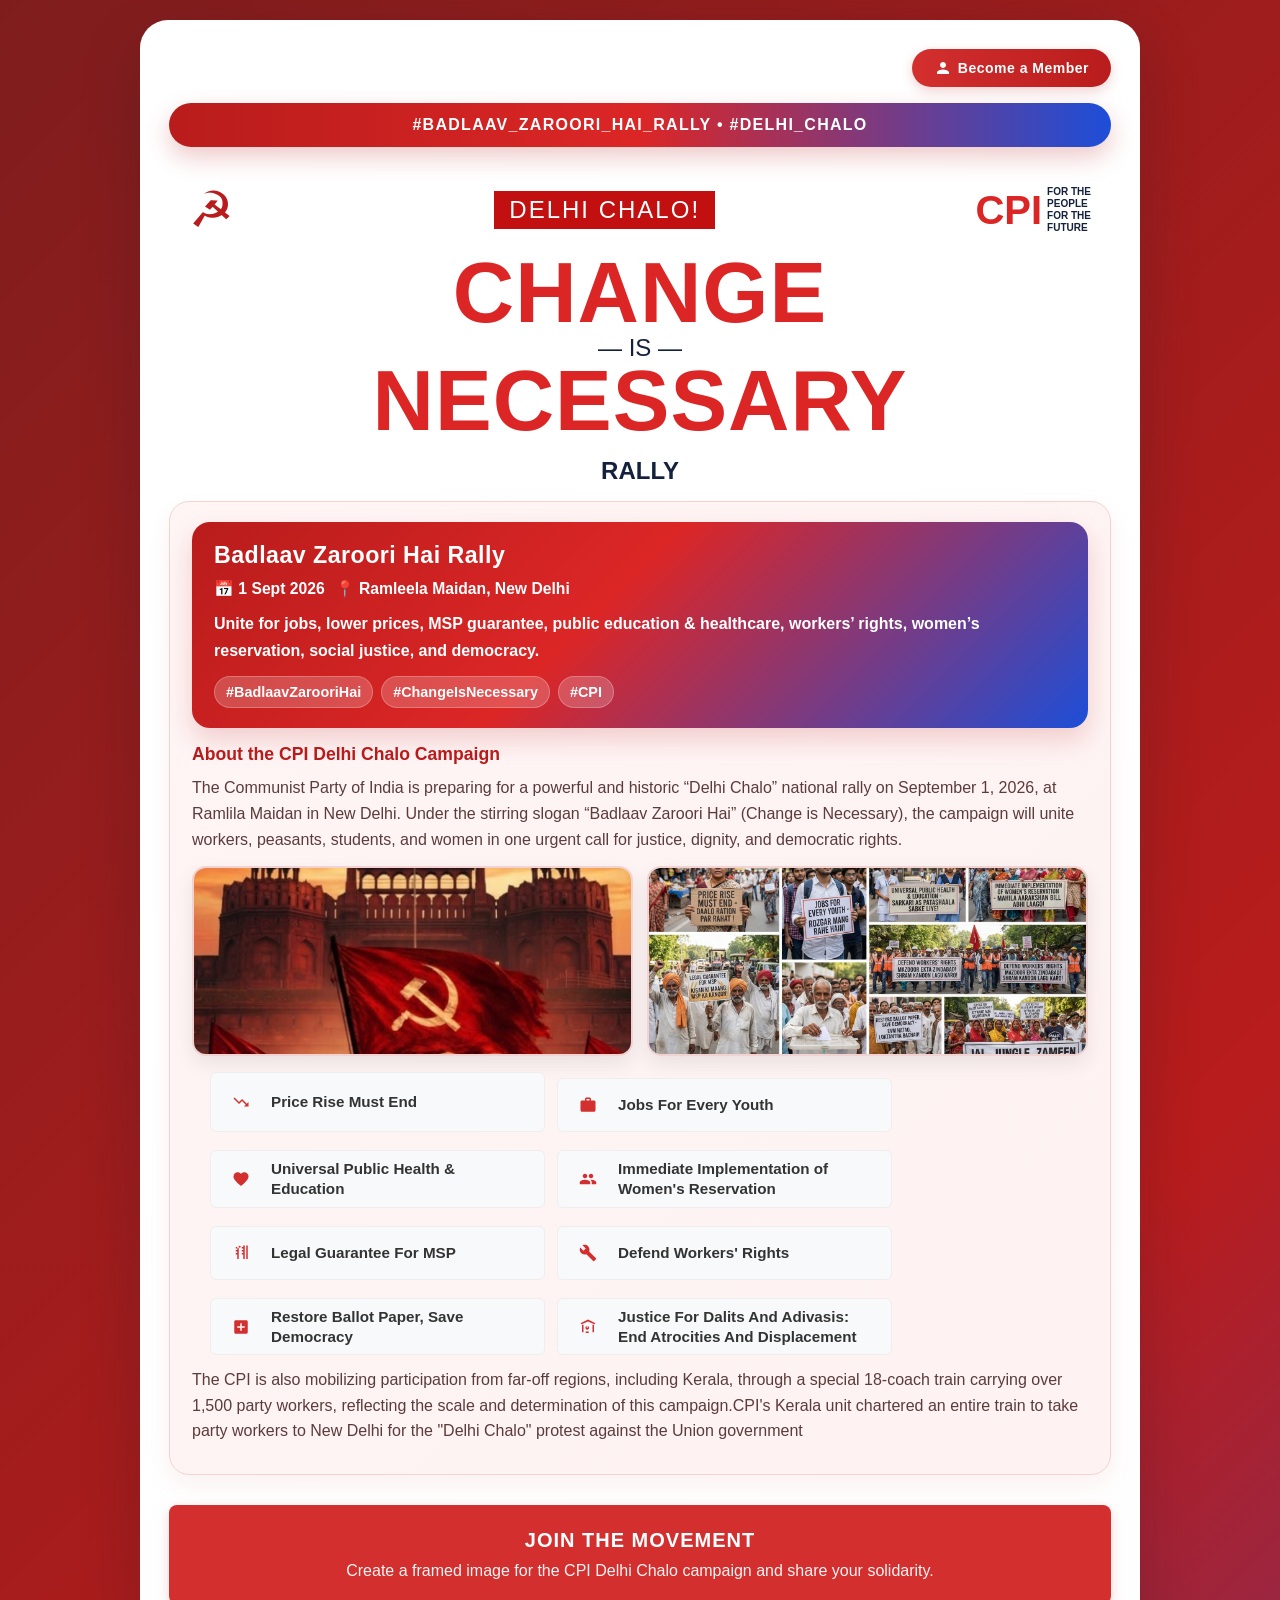
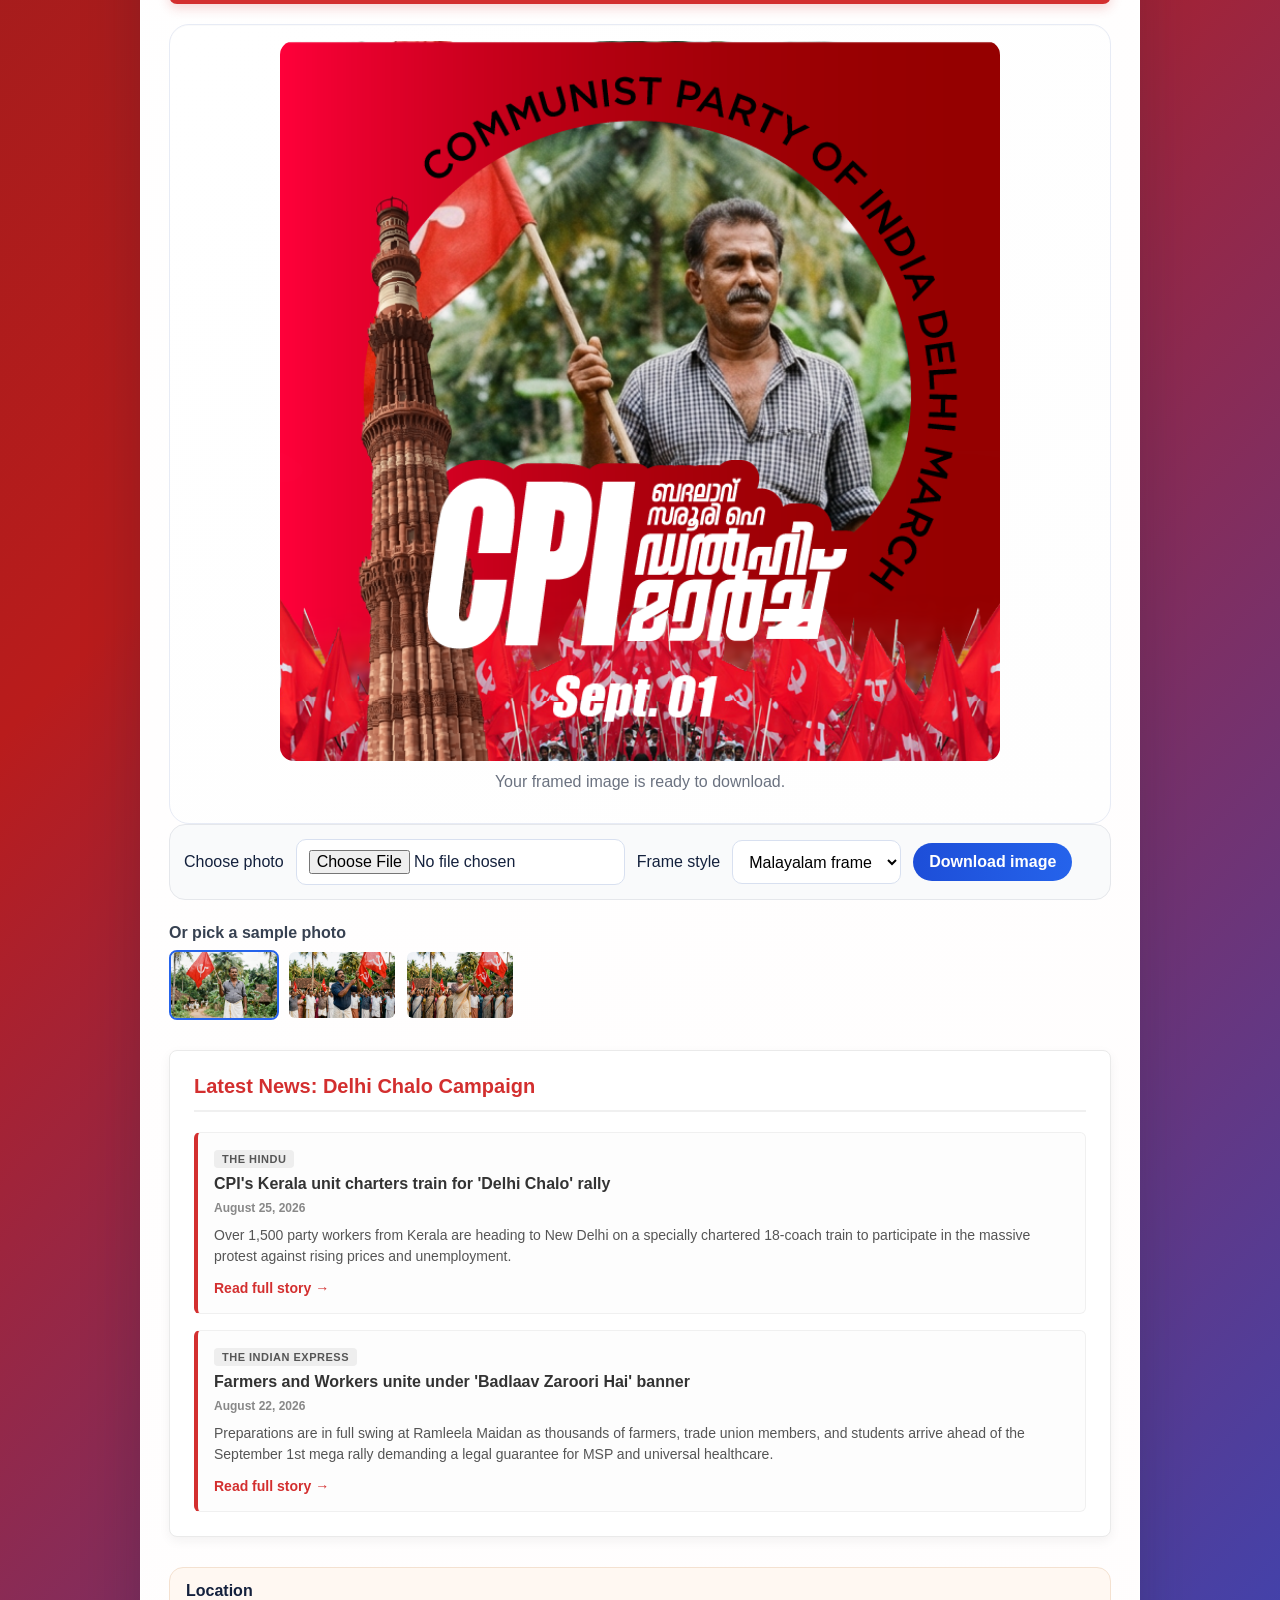
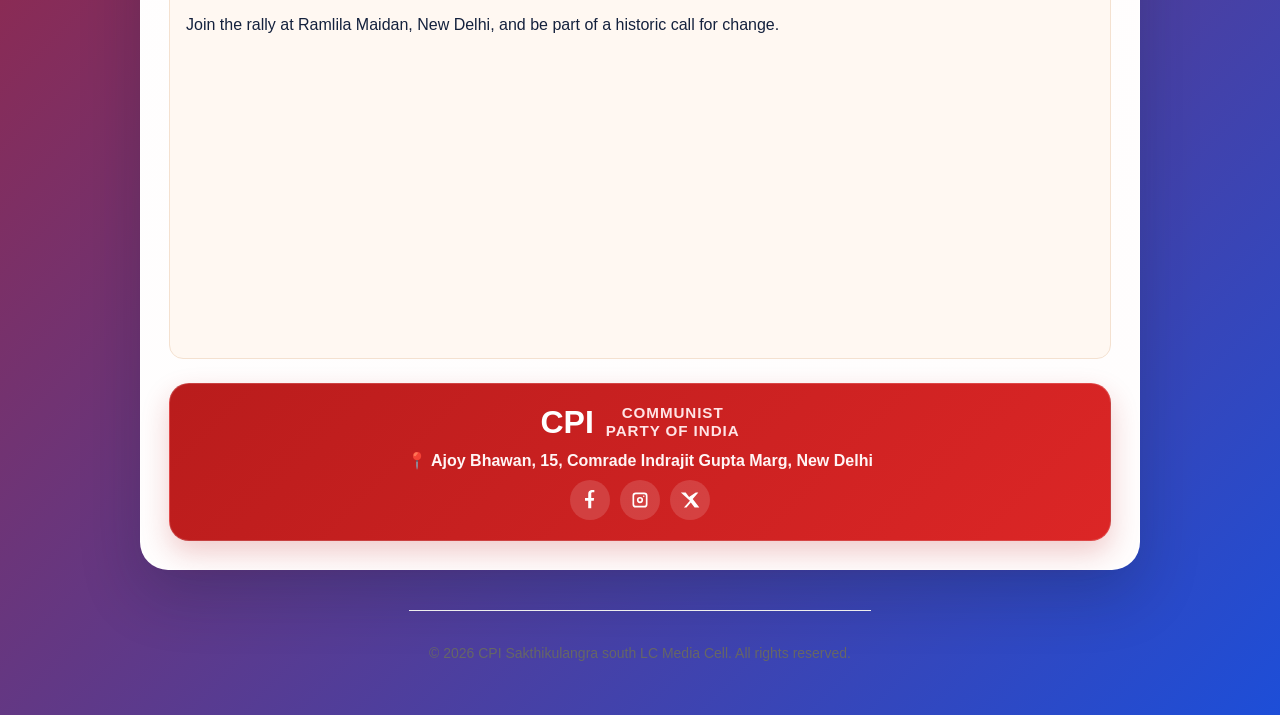
==== commit bd882fe5: "Update index.html" ====
--- a/index.html
+++ b/index.html
@@ -920,7 +920,7 @@
                 <a href="https://www.facebook.com/communistpartyofindia" target="_blank" rel="noopener noreferrer" aria-label="Facebook">
                     <svg viewBox="0 0 24 24"><path d="M13.5 22v-9h3l.45-3.5H13.5V4.4c0-1.01.3-1.7 1.8-1.7h1.9V.1c-.33-.04-1.45-.14-2.75-.14-2.72 0-4.58 1.66-4.58 4.7V9.5H6v3.5h3.87V22h3.63Z"/></svg>
                 </a>
-                <a href="https://www.instagram.com/cpiofindia" target="_blank" rel="noopener noreferrer" aria-label="Instagram">
+                <a href="https://www.instagram.com/cpi.kerala" target="_blank" rel="noopener noreferrer" aria-label="Instagram">
                     <svg viewBox="0 0 24 24"><path d="M7 3h10a4 4 0 0 1 4 4v10a4 4 0 0 1-4 4H7a4 4 0 0 1-4-4V7a4 4 0 0 1 4-4Zm0 2a2 2 0 0 0-2 2v10a2 2 0 0 0 2 2h10a2 2 0 0 0 2-2V7a2 2 0 0 0-2-2H7Zm5 3.25A3.75 3.75 0 1 1 8.25 12 3.75 3.75 0 0 1 12 8.25Zm0 2A1.75 1.75 0 1 0 13.75 12 1.75 1.75 0 0 0 12 10.25Zm4.5-3.75a.9.9 0 1 1-.9.9.9.9 0 0 1 .9-.9Z"/></svg>
                 </a>
                 <a href="https://x.com/CPI_National" target="_blank" rel="noopener noreferrer" aria-label="X">
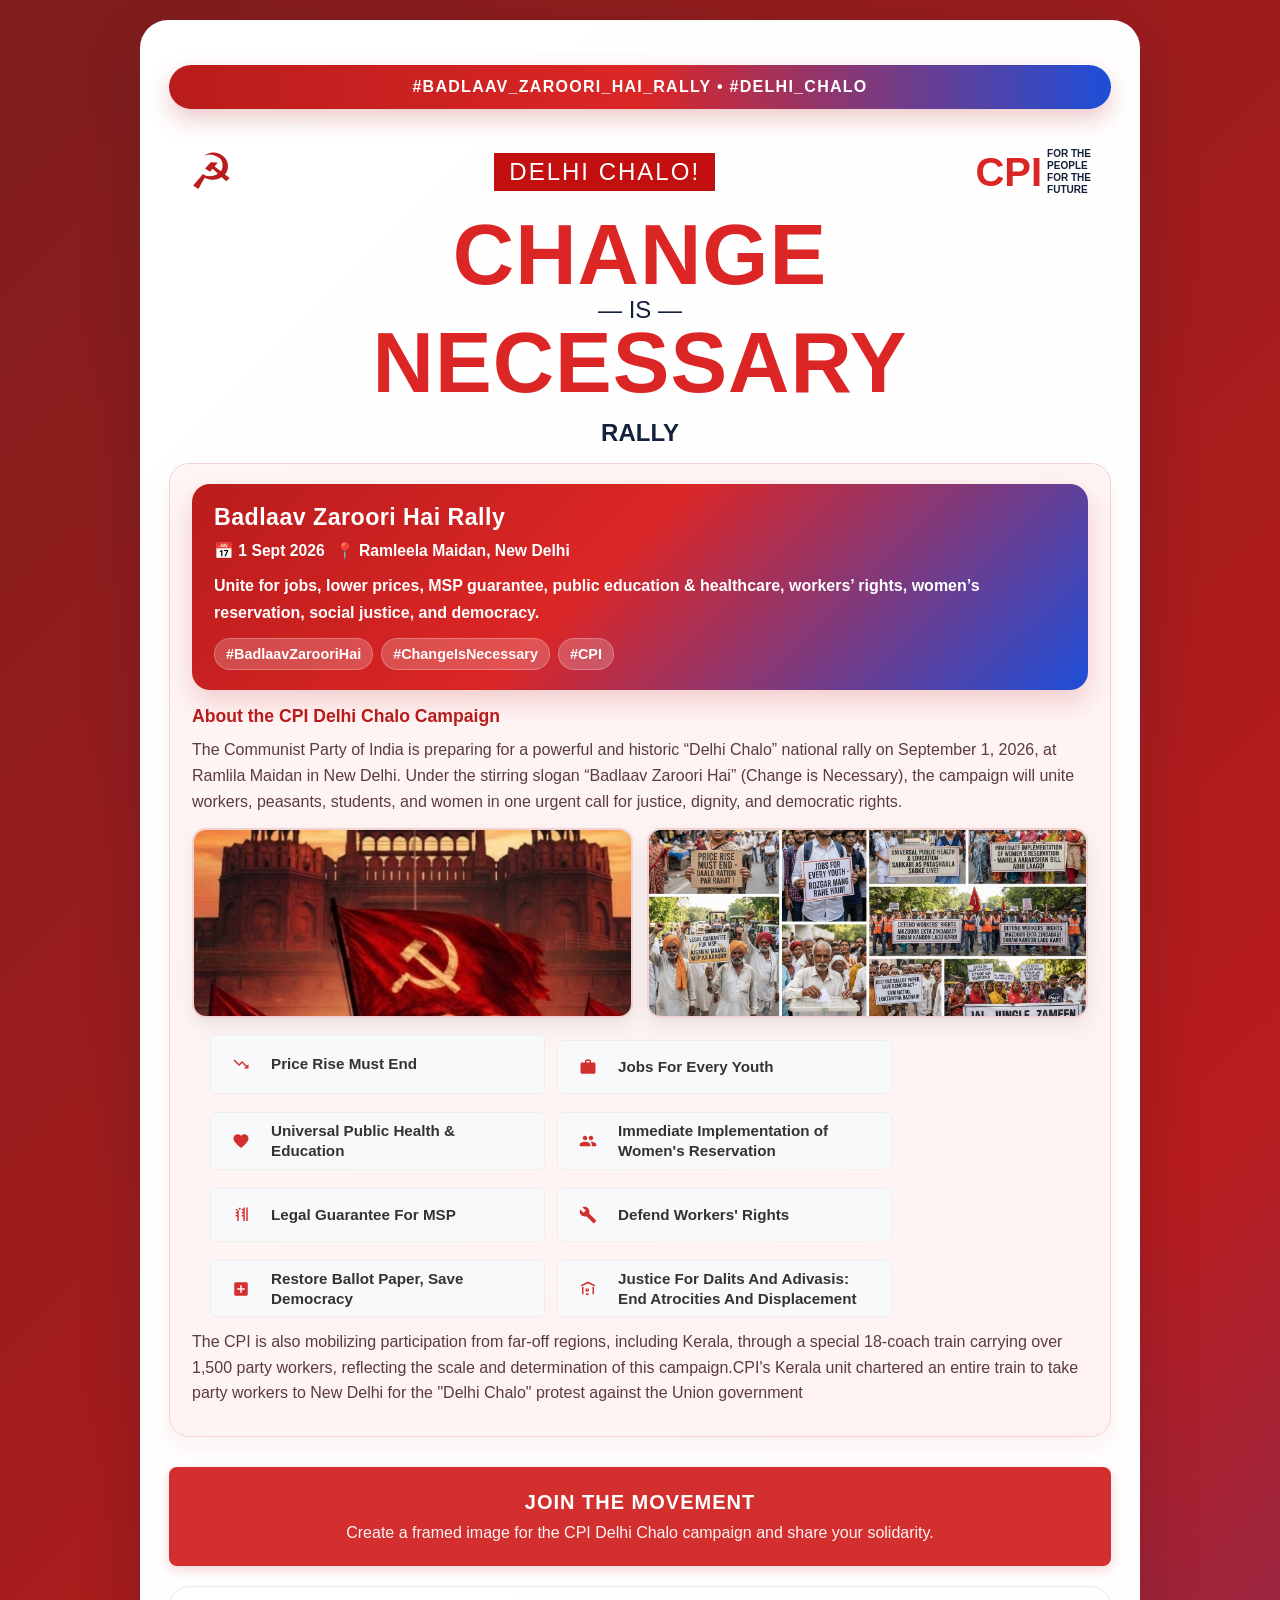
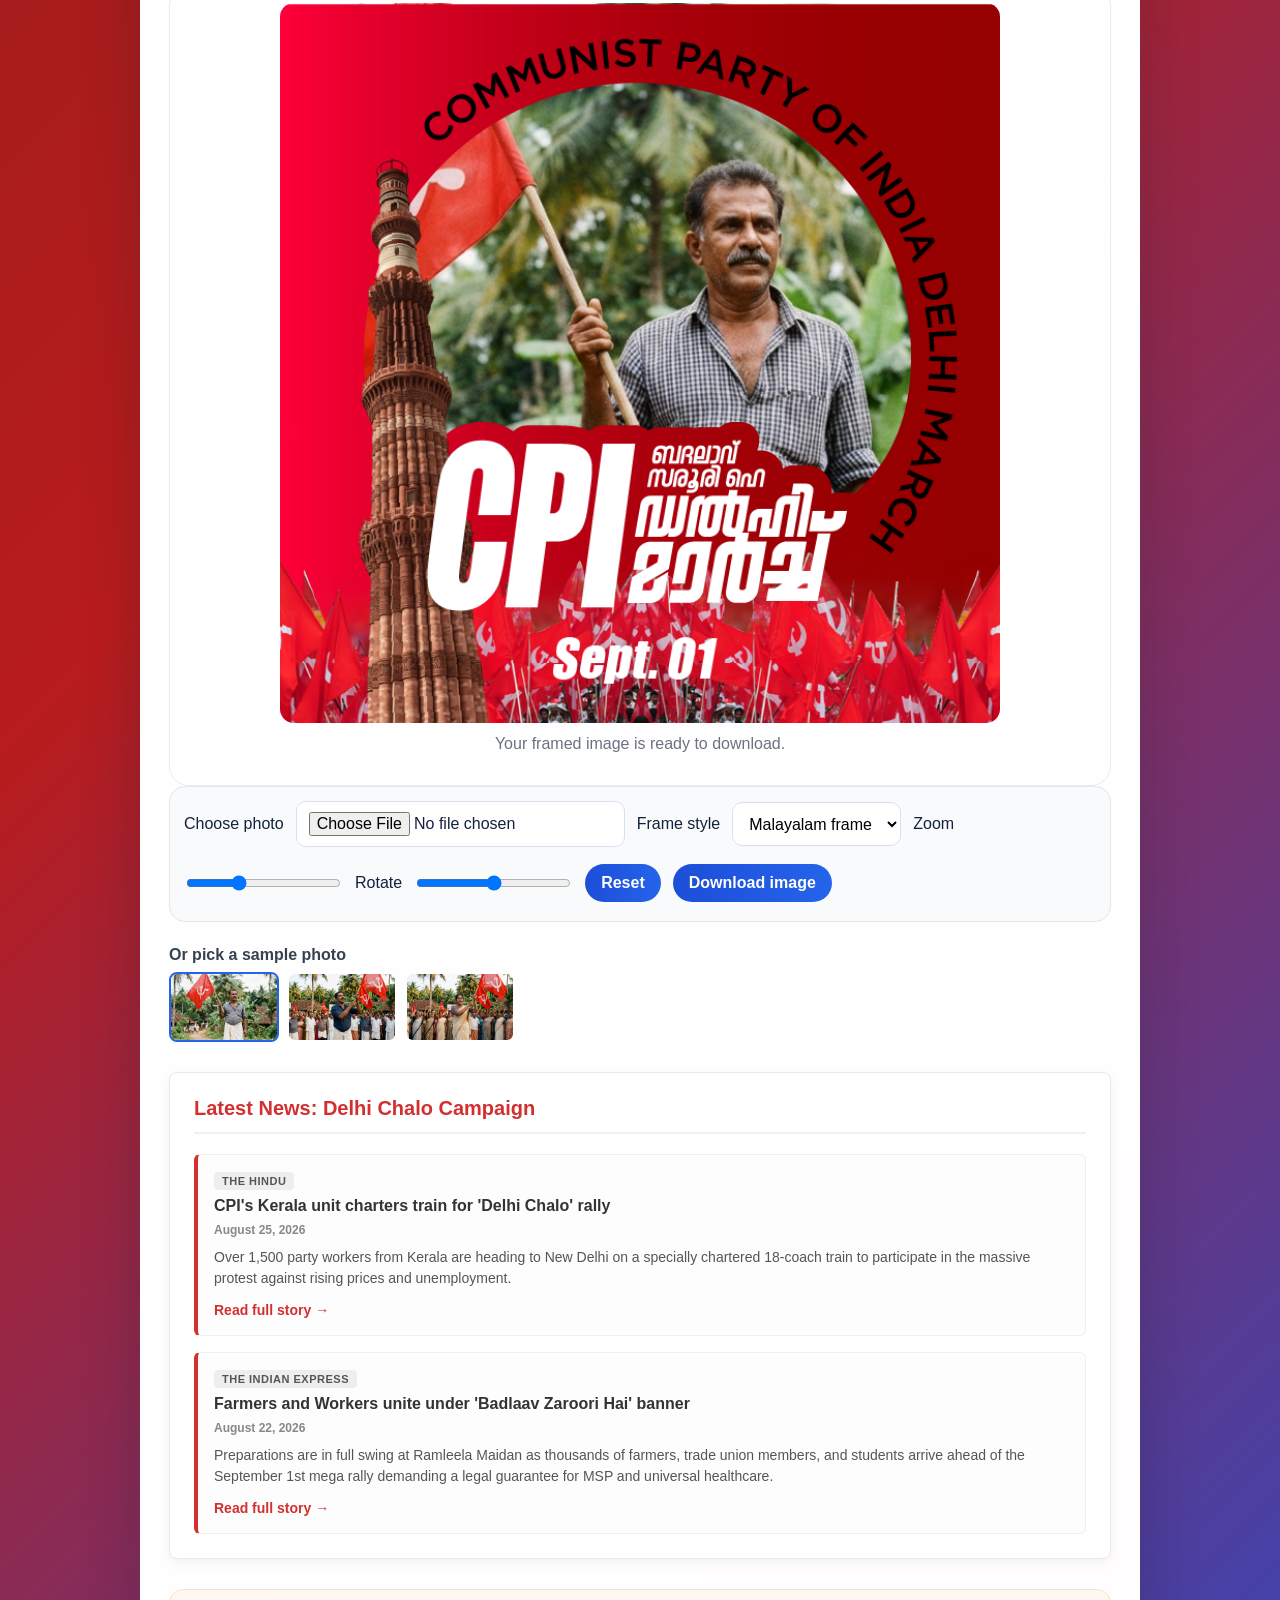
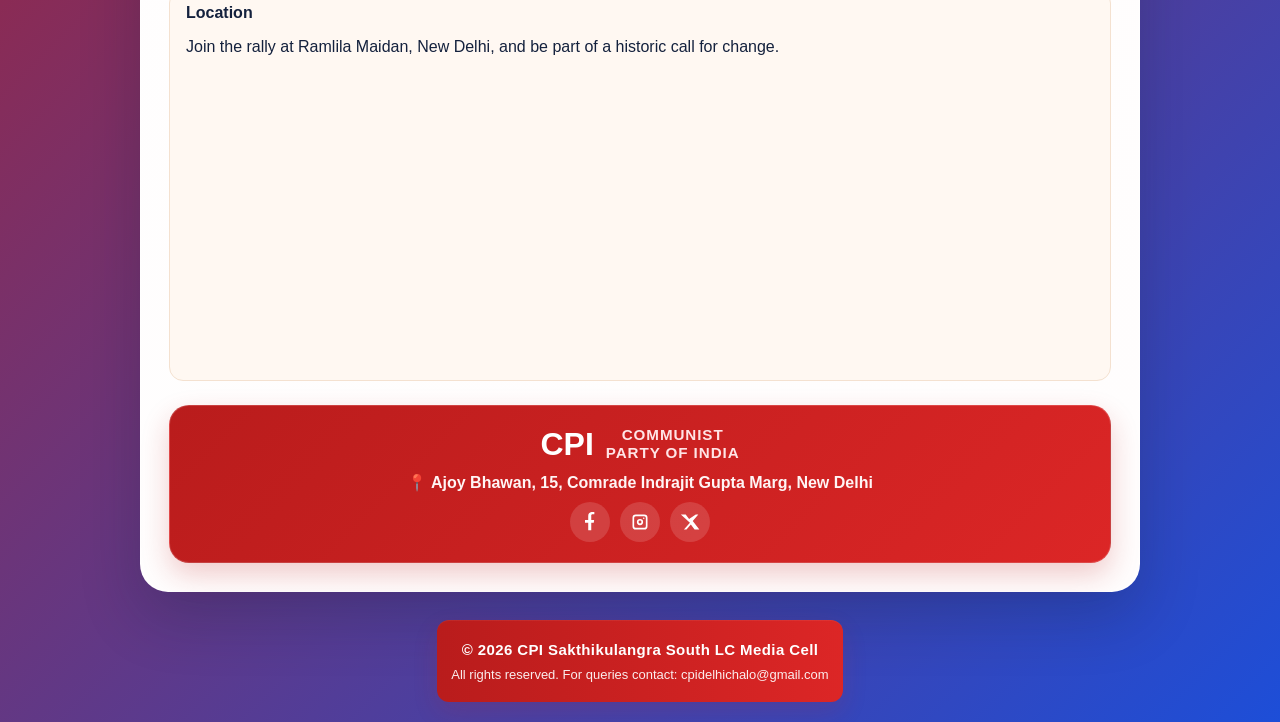
==== commit ee0a1b94: "Update index.html" ====
--- a/index.html
+++ b/index.html
@@ -504,6 +504,11 @@
 .membership-btn:hover {
     transform: translateY(-2px); /* Lifts up slightly on hover */
     box-shadow: 0 8px 16px rgba(185, 28, 28, 0.3);
+}
+
+/* Hide the Become a Member UI element (kept in markup) */
+.membership-btn {
+    display: none !important;
 }
 
 /* Center the button on mobile screens */
@@ -768,8 +773,16 @@
                 <option value="classic">Malayalam frame</option>
                 <option value="modern">English frame</option>
             </select>
-<button id="download" type="button" disabled>Download image</button>
-            
+
+            <label for="zoomRange">Zoom</label>
+            <input id="zoomRange" type="range" min="0.2" max="3" step="0.01" value="1">
+
+            <label for="rotateRange">Rotate</label>
+            <input id="rotateRange" type="range" min="-180" max="180" step="1" value="0">
+
+            <button id="resetTransform" type="button">Reset</button>
+
+            <button id="download" type="button" disabled>Download image</button>
         </div>
 
             <!-- Sample images that change with frame style -->
@@ -920,7 +933,7 @@
                 <a href="https://www.facebook.com/communistpartyofindia" target="_blank" rel="noopener noreferrer" aria-label="Facebook">
                     <svg viewBox="0 0 24 24"><path d="M13.5 22v-9h3l.45-3.5H13.5V4.4c0-1.01.3-1.7 1.8-1.7h1.9V.1c-.33-.04-1.45-.14-2.75-.14-2.72 0-4.58 1.66-4.58 4.7V9.5H6v3.5h3.87V22h3.63Z"/></svg>
                 </a>
-                <a href="https://www.instagram.com/cpi.kerala" target="_blank" rel="noopener noreferrer" aria-label="Instagram">
+                <a href="https://www.instagram.com/cpiofindia" target="_blank" rel="noopener noreferrer" aria-label="Instagram">
                     <svg viewBox="0 0 24 24"><path d="M7 3h10a4 4 0 0 1 4 4v10a4 4 0 0 1-4 4H7a4 4 0 0 1-4-4V7a4 4 0 0 1 4-4Zm0 2a2 2 0 0 0-2 2v10a2 2 0 0 0 2 2h10a2 2 0 0 0 2-2V7a2 2 0 0 0-2-2H7Zm5 3.25A3.75 3.75 0 1 1 8.25 12 3.75 3.75 0 0 1 12 8.25Zm0 2A1.75 1.75 0 1 0 13.75 12 1.75 1.75 0 0 0 12 10.25Zm4.5-3.75a.9.9 0 1 1-.9.9.9.9 0 0 1 .9-.9Z"/></svg>
                 </a>
                 <a href="https://x.com/CPI_National" target="_blank" rel="noopener noreferrer" aria-label="X">
@@ -935,17 +948,21 @@
     <style>
     .simple-footer {
         text-align: center;
-        padding: 20px;
+        padding: 18px 14px;
         font-family: Arial, sans-serif;
-        font-size: 14px;
-        color: #666;
-        border-top: 1px solid #eee;
-        margin-top: 40px;
+        font-size: 15px;
+        color: #fff;
+        background: linear-gradient(90deg, #b91c1c 0%, #dc2626 100%);
+        border-top: 1px solid rgba(255,255,255,0.06);
+        margin-top: 28px;
+        line-height: 1.4;
+        border-radius: 12px;
+        box-shadow: 0 10px 24px rgba(185,28,28,0.16);
     }
 </style>
-
 <footer class="simple-footer">
-    <p>&copy; 2026 CPI Sakthikulangra south LC Media Cell. All rights reserved.</p>
+    <p style="margin:0; font-weight:800; letter-spacing:0.4px;">© 2026 CPI Sakthikulangra South LC Media Cell</p>
+    <p style="margin:6px 0 0 0; font-size:13px; color:rgba(255,255,255,0.92);">All rights reserved. For queries contact: cpidelhichalo@gmail.com</p>
 </footer>
 </body>
 </html>
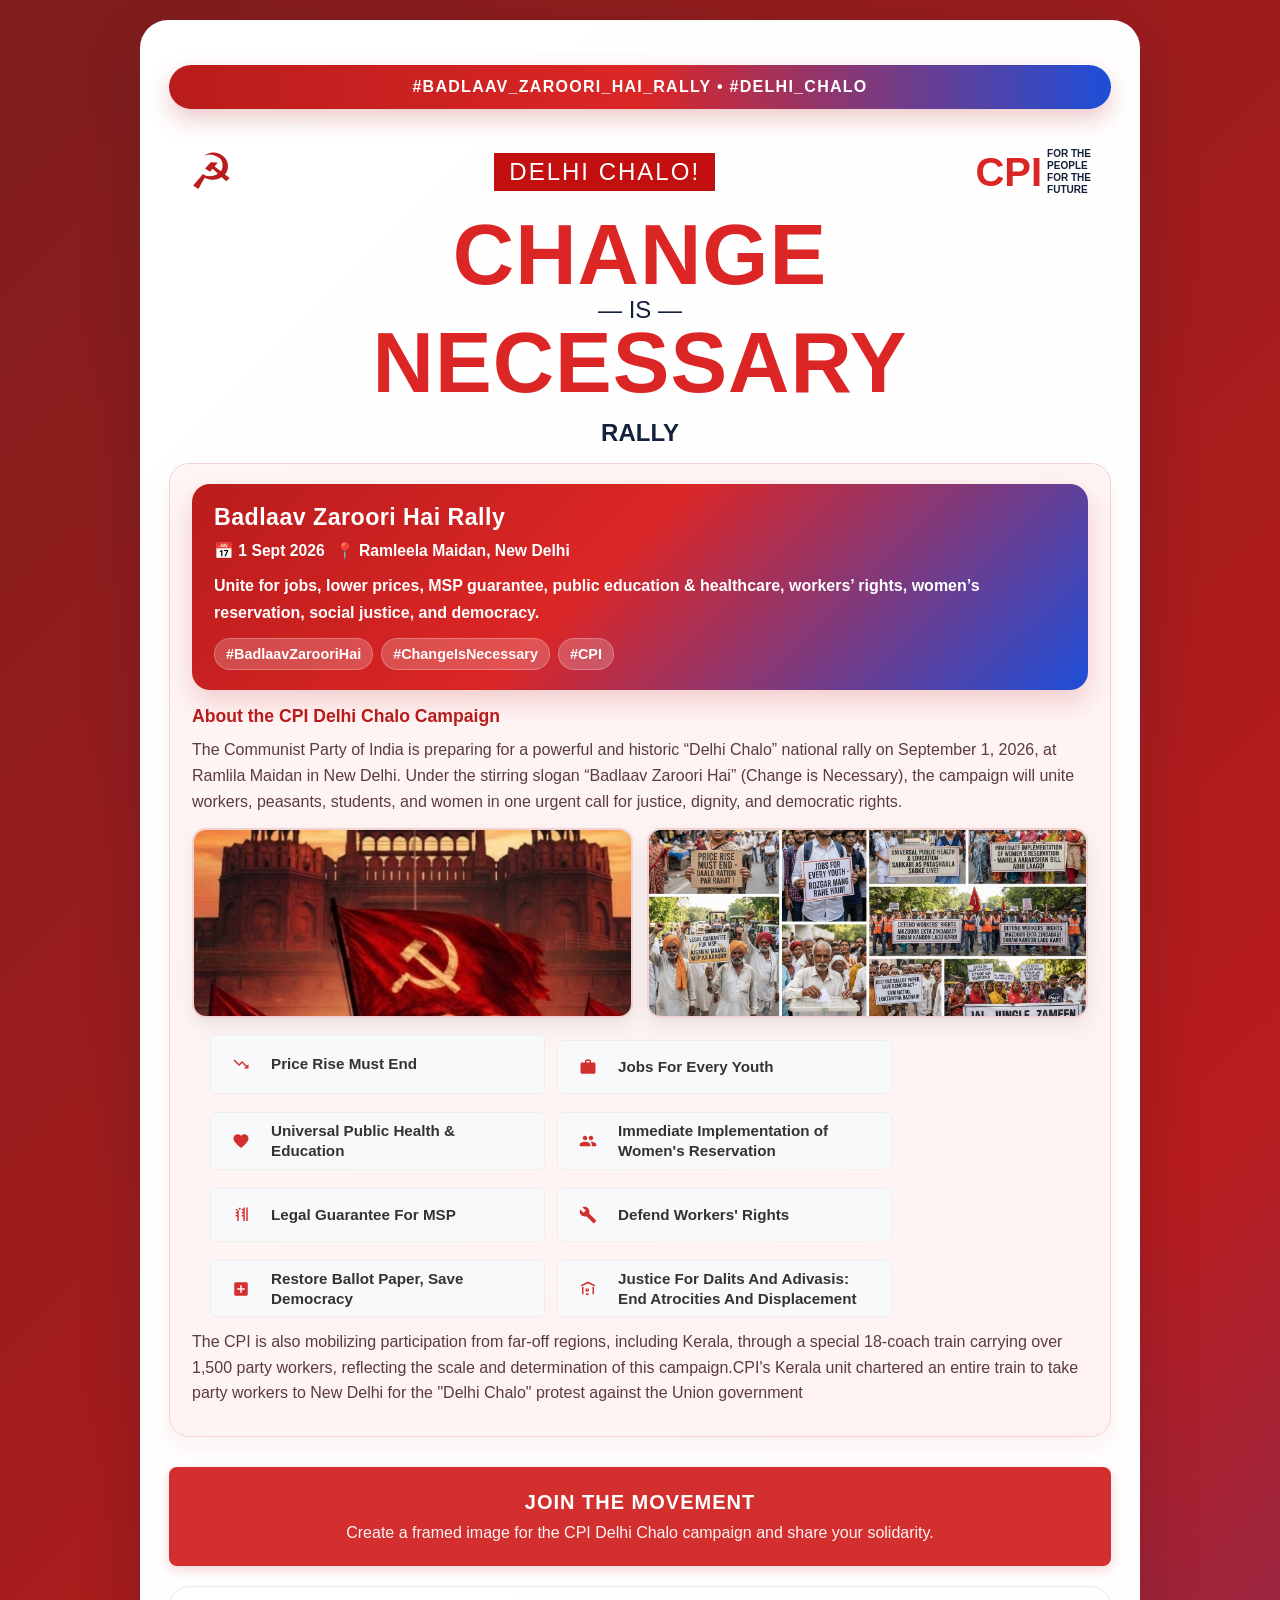
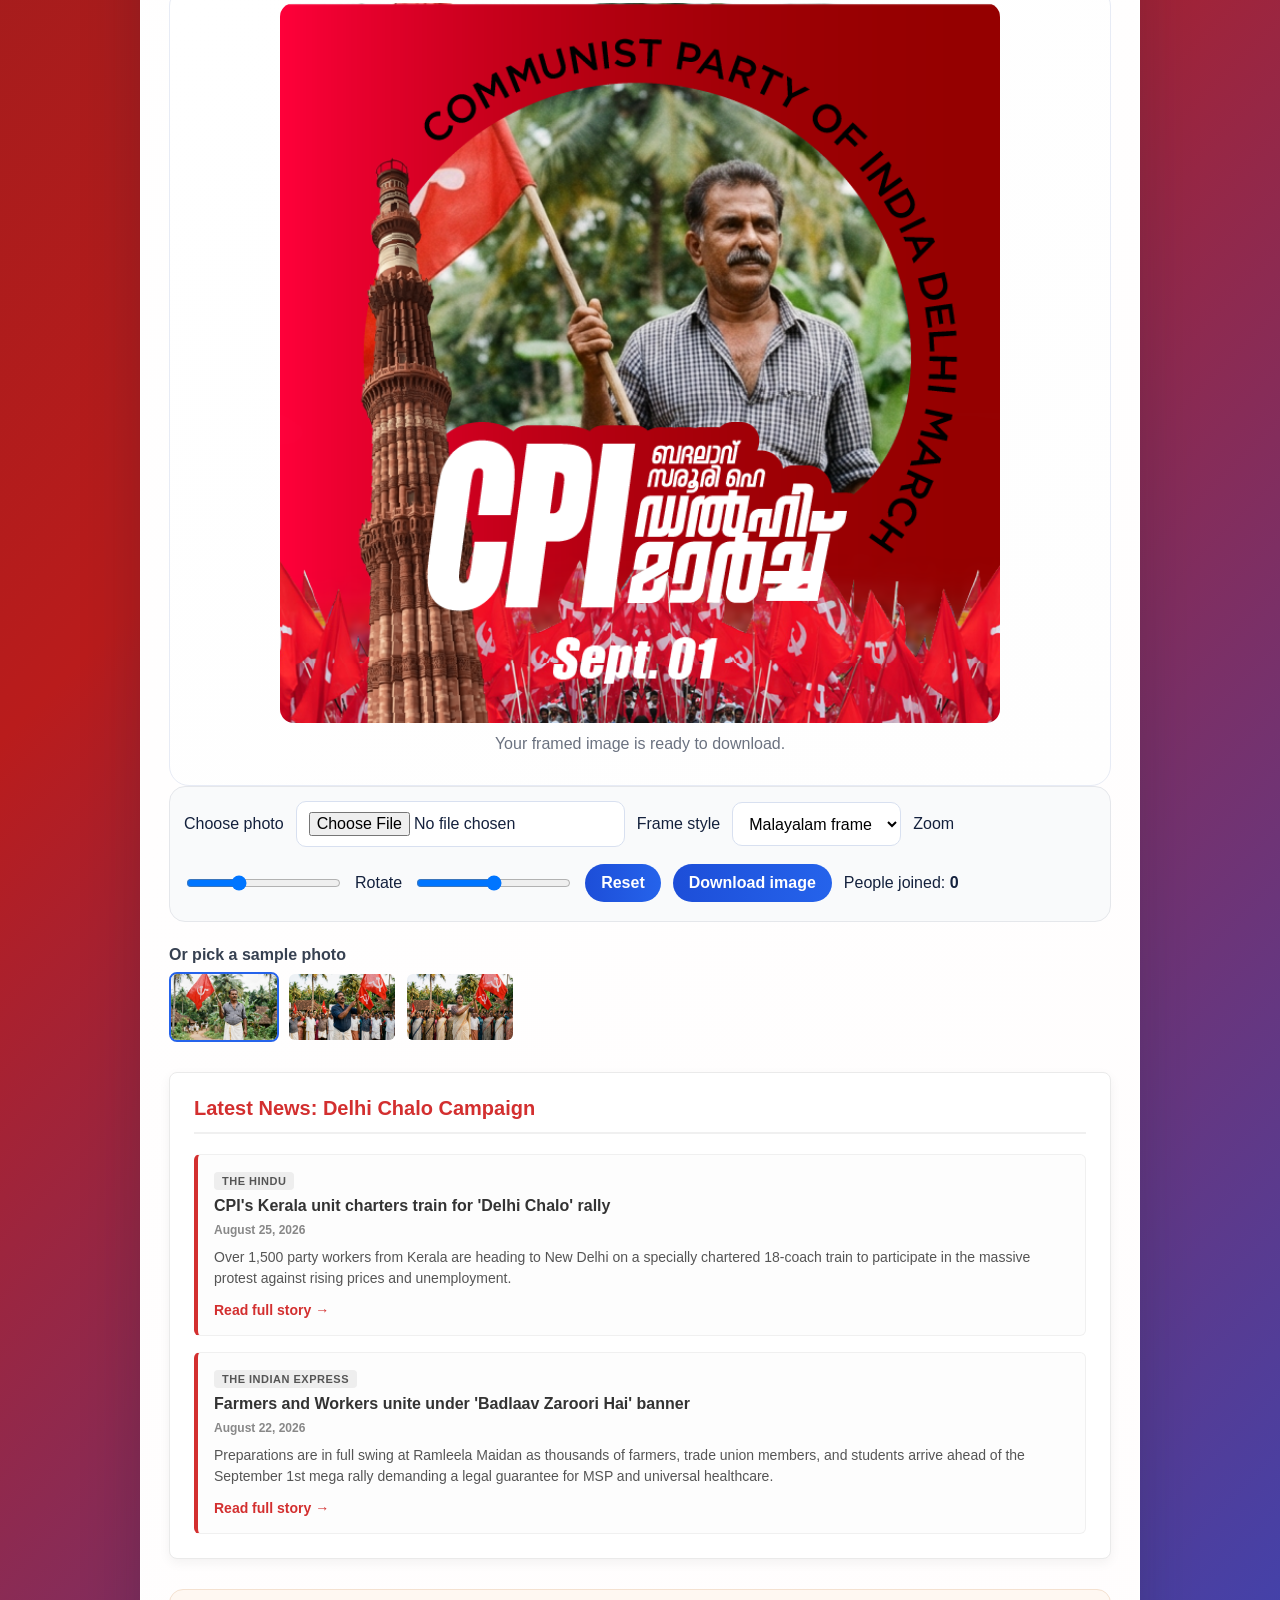
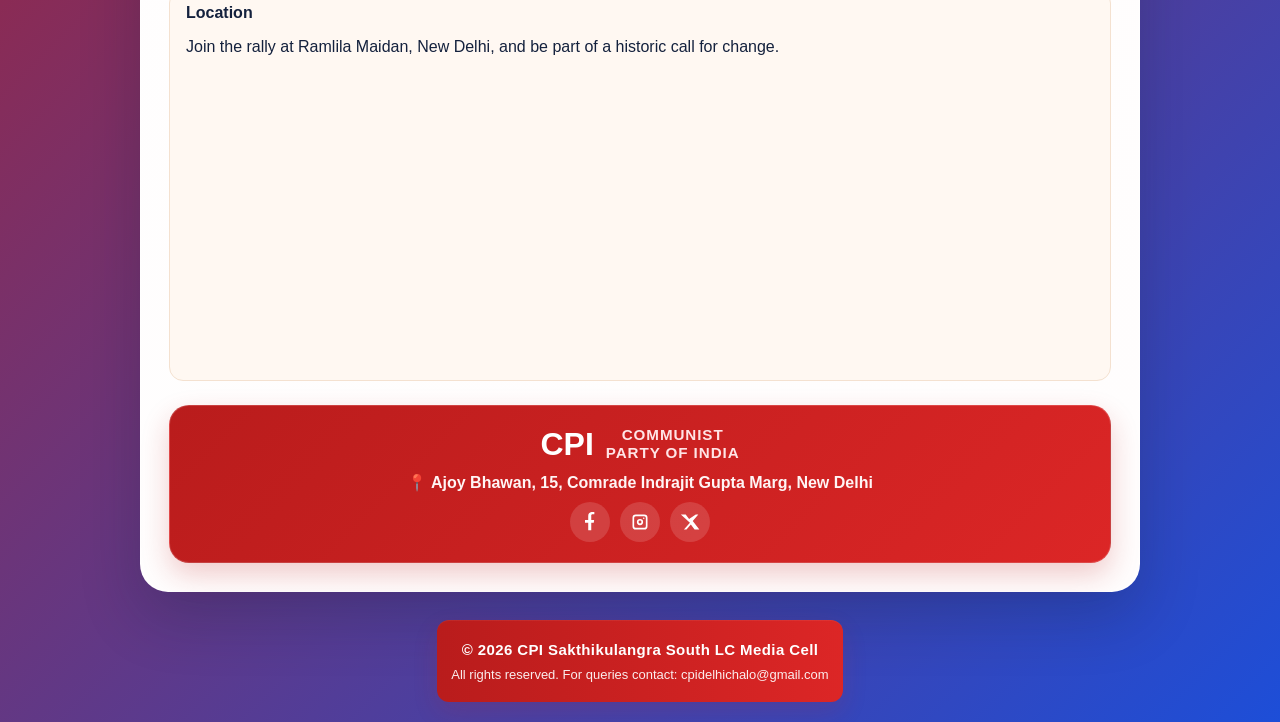
==== commit b0bc362a: "Update index.html" ====
--- a/index.html
+++ b/index.html
@@ -185,6 +185,7 @@
             margin: 0 auto;
             border-radius: 14px;
             background: #fff;
+            touch-action: none; /* enable pointer gestures (pan/zoom) to be handled in JS */
         }
 
         .helper-text {
@@ -783,6 +784,7 @@
             <button id="resetTransform" type="button">Reset</button>
 
             <button id="download" type="button" disabled>Download image</button>
+            <span class="download-count" aria-live="polite">People joined: <strong id="downloadCount">0</strong></span>
         </div>
 
             <!-- Sample images that change with frame style -->
